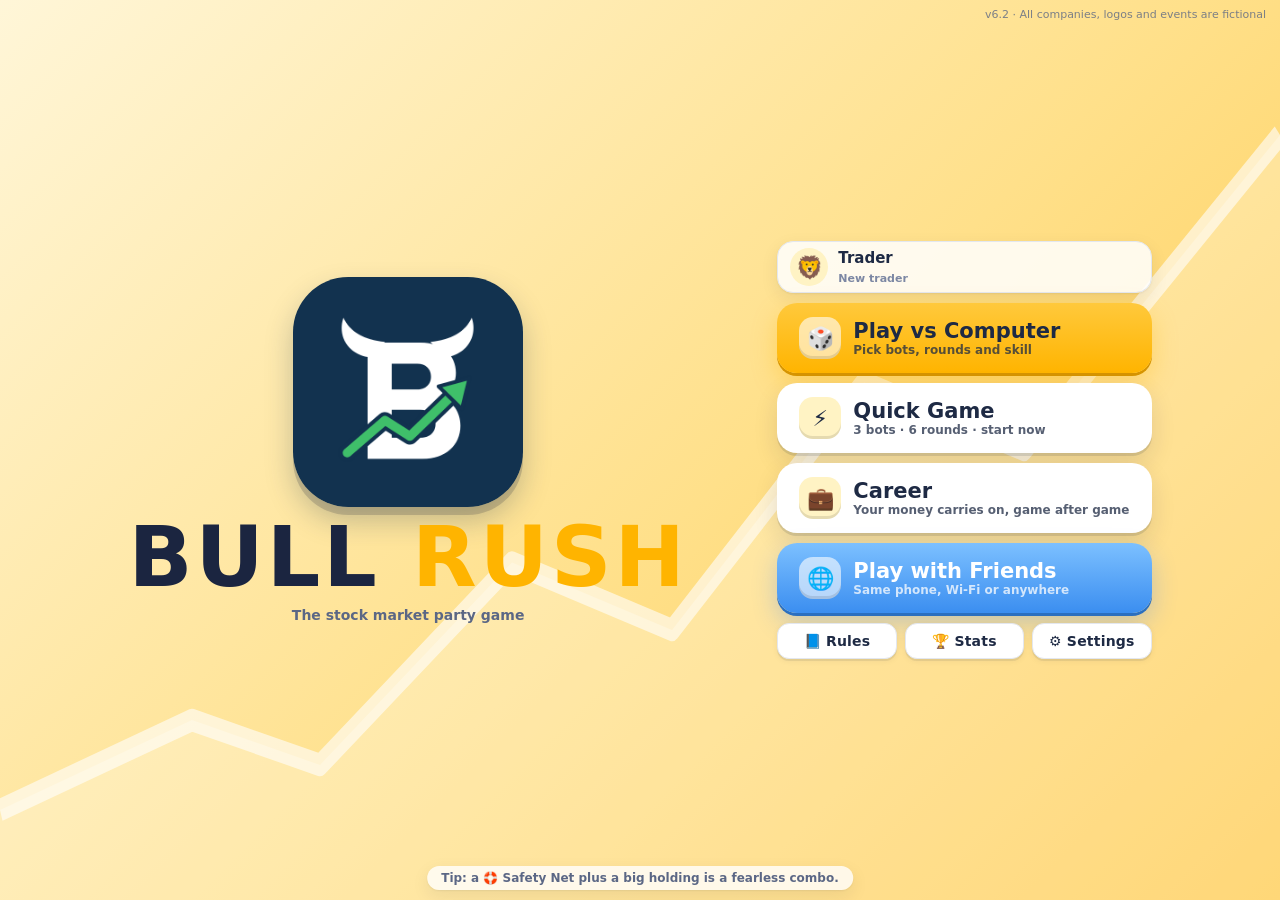
==== www/index.html @ aba08963 "v6.2: home uses the app icon on a warm gold background Co-Authored-By: Claude Opus 5.5 <noreply@anth" ====
<!doctype html>
<html lang="en">
<head>
<meta charset="utf-8">
<meta name="viewport" content="width=device-width, initial-scale=1, maximum-scale=1, user-scalable=no, viewport-fit=cover">
<meta name="theme-color" content="#4a2c12">
<title>Bull Rush</title>
<link rel="manifest" href="manifest.webmanifest">
<link rel="icon" type="image/png" href="icons/icon-192.png">
<link rel="apple-touch-icon" href="icons/apple-touch-icon.png">
<meta name="apple-mobile-web-app-capable" content="yes">
<meta name="mobile-web-app-capable" content="yes">
<meta name="apple-mobile-web-app-status-bar-style" content="black-translucent">
<meta name="apple-mobile-web-app-title" content="Bull Rush">
<link rel="stylesheet" href="css/style.css">
</head>
<body>

<!-- Studio intro -->
<div id="studio" class="studio" aria-label="Front Page studios">
  <img class="studio-logo" src="icons/frontpage-studios.png" alt="FRONT PAGE studios">
</div>

<div id="pass-cover" class="pass-cover hidden"><div class="pc-card"><div class="pc-av" id="pc-av">🙂</div><small>Pass the phone to</small><h2 id="pc-name">Player</h2><p>Others, look away. Your cards are secret.</p><button class="btn gold big" id="pc-go">👀 I'm ready, show my cards</button></div></div>
<!-- Title -->
<section id="scr-title" class="screen active">
  <div class="coin-rain" id="coin-rain"></div>
  <div class="title-wrap">
    <div class="logo">
      <img class="mascot appic" src="icons/icon-512.png" alt="Bull Rush">
      <h1>BULL <span>RUSH</span></h1>
      <p class="tag">The stock market party game</p>
    </div>
    <div class="menu-btns">
      <div class="profile-strip" id="profile-strip"></div>
      <button class="mbtn play" data-go="setup"><span class="mi">🎲</span><span><b>Play vs Computer</b><small>Pick bots, rounds and skill</small></span></button>
      <div class="mrow">
        <button class="mbtn quick" id="btn-quick"><span class="mi">⚡</span><span><b>Quick Game</b><small>3 bots · 6 rounds · start now</small></span></button>
        <button class="mbtn quick" id="btn-career"><span class="mi">💼</span><span><b>Career</b><small id="career-sub">Your money carries on, game after game</small></span></button>
      </div>
      <button class="mbtn online" data-go="online"><span class="mi">🌐</span><span><b>Play with Friends</b><small>Same phone, Wi-Fi or anywhere</small></span></button>
      <button class="mbtn cont hidden" id="btn-continue"><span class="mi">⟲</span><span><b>Continue</b><small>Your saved game</small></span></button>
      <div class="row three">
        <button class="btn" data-go="howto">📘 Rules</button>
        <button class="btn" id="btn-stats">🏆 Stats</button>
        <button class="btn" id="btn-settings">⚙️ Settings</button>
      </div>
    </div>
  </div>
  <div class="tip-line" id="tip-line"></div>
  <div class="version">v6.2 · All companies, logos and events are fictional</div>
</section>

<!-- Offline setup -->
<section id="scr-setup" class="screen">
  <div class="panel setup">
    <header><button class="icon-btn" data-go="title">‹</button><h2>New game</h2></header>
    <div class="setup-grid">
      <label>Your name<input id="in-name" maxlength="14" placeholder="Trader"></label>
      <div class="field"><span>Avatar</span><div class="chips" id="pick-avatar"></div></div>
      <div class="field"><span>Rival bots</span><div class="chips" id="pick-bots" data-opts="1,2,3,4,5" data-val="3"></div></div>
      <div class="field"><span>Bot skill</span><div class="chips" id="pick-skill" data-opts="easy,normal,hard" data-val="normal"></div></div>
      <div class="field"><span>Companies</span><div class="chips" id="pick-cos" data-opts="6,8,10,12,0" data-labels="6,8,10,12,🎲 Random" data-val="8"></div></div>
      <div class="field"><span>Rounds</span><div class="chips" id="pick-days" data-opts="6,8,10,15,20,0" data-labels="6,8,10,15,20,∞" data-val="8"></div></div>
      <div class="field"><span>Turns per round</span><div class="chips" id="pick-len" data-opts="2,3,4" data-val="3"></div></div>
    </div>
    <button class="btn gold big" id="btn-start">🔔 Ring the opening bell</button>
  </div>
</section>

<!-- Online lobby -->
<section id="scr-online" class="screen">
  <div class="panel setup">
    <header><button class="icon-btn" data-go="title">‹</button><h2>Play with friends</h2></header>
    <div class="chips mode-tabs" id="pick-mode" data-opts="pass,wifi,net" data-labels="📱 Pass &amp; Play,📶 Same Wi-Fi,🌍 Anywhere" data-val="wifi"></div>
    <div id="pass-home" class="hidden">
      <div class="field"><span>Players</span><div class="chips" id="pick-pp" data-opts="2,3,4,5,6" data-val="2"></div></div>
      <div class="pp-names" id="pp-names"></div>
      <div class="field"><span>Add bots</span><div class="chips" id="pick-pp-bots" data-opts="0,1,2,3" data-val="0"></div></div>
      <div class="field"><span>Rounds</span><div class="chips" id="pick-pp-days" data-opts="6,8,10,15" data-val="8"></div></div>
      <button class="btn gold big" id="btn-pass-start">🔔 Start on this phone</button>
      <p class="hint">No internet needed. Everyone plays on this one phone and passes it on when their turn comes, like Ludo. Your cards stay hidden until you tap "show my cards".</p>
    </div>
    <div id="online-home">
      <label>Your name<input id="in-name-on" maxlength="14" placeholder="Trader"></label>
      <div class="online-cols">
        <div class="ocard">
          <h3>Host a room</h3>
          <p>Create a room and share the 5-letter code with friends.</p>
          <button class="btn gold" id="btn-host">Create room</button>
        </div>
        <div class="ocard">
          <h3>Join a room</h3>
          <input id="in-code" maxlength="5" placeholder="CODE" class="code-in">
          <button class="btn" id="btn-join">Join</button>
        </div>
      </div>
      <p class="hint" id="mode-hint">Friends on the same Wi-Fi connect directly for the fastest game.</p>
    </div>
    <div id="online-lobby" class="hidden">
      <div class="room-code">Room code <b id="room-code">-----</b></div>
      <ul id="lobby-list" class="lobby-list"></ul>
      <div id="host-ctrl" class="hidden">
        <div class="field"><span>Companies</span><div class="chips" id="pick-cos-on" data-opts="6,8,10,12,0" data-labels="6,8,10,12,🎲 Random" data-val="8"></div></div>
        <div class="field"><span>Rounds</span><div class="chips" id="pick-days-on" data-opts="6,8,10,15,20,0" data-labels="6,8,10,15,20,∞" data-val="8"></div></div>
        <div class="field"><span>Turn timer</span><div class="chips" id="pick-len-on" data-opts="0,20,30,45" data-labels="Off,20s,30s,45s" data-val="30"></div></div>
        <div class="row"><button class="btn ghost" id="btn-addbot">+ Add bot</button><button class="btn gold" id="btn-host-start">Start game</button></div>
      </div>
      <p class="hint" id="lobby-msg">Waiting for players...</p>
    </div>
  </div>
</section>

<!-- How to play -->
<section id="scr-howto" class="screen">
  <div class="panel howto">
    <header><button class="icon-btn" data-go="title">‹</button><h2>How to play</h2></header>
    <div class="howto-body" id="howto-body"></div>
  </div>
</section>

<!-- Game -->
<section id="scr-game" class="screen">
  <div class="topbar">
    <div class="tb-logo">BULL<span>RUSH</span></div>
    <div class="tb-day"><small>ROUND</small><b id="tb-day">1/8</b></div>
    <div class="tb-turn" id="tb-turn">Your turn!</div>
    <div class="tb-money"><small>CASH</small><b id="tb-cash">₹0</b></div>
    <div class="tb-money"><small>NET WORTH</small><b id="tb-worth">₹0</b><i id="tb-worth-chg"></i></div>
    <button class="btn small" id="btn-dash">📊 <span class="lbl">Shares</span></button>
    <button class="btn small" id="btn-log">📜 <span class="lbl">Trades</span></button>
    <button class="btn small" id="btn-bank">🏦 <span class="lbl">Bank</span></button>
    <button class="btn small" id="btn-react" aria-label="Reactions">😀</button>
    <button class="icon-btn" id="btn-menu">☰</button>
  </div>
  <div class="table">
    <div class="board" id="board"></div>
    <div class="seats-col">
      <div class="seats" id="seats"></div>
      <div class="actbox" id="actbox"></div>
    </div>
  </div>
  <div class="hand" id="hand"></div>
</section>

<div id="modal" class="modal hidden"><div class="modal-card" id="modal-card"></div></div>
<div id="toast" class="toast"></div>
<div id="fx" class="fx"></div>

<script src="vendor/peerjs.min.js"></script>
<script src="js/data.js"></script>
<script src="js/engine.js"></script>
<script src="js/bots.js"></script>
<script src="js/sound.js"></script>
<script src="js/net.js"></script>
<script src="js/charts.js"></script>
<script src="js/ui.js"></script>
<script>
if ('serviceWorker' in navigator && /^https?:$/.test(location.protocol)) {
  // check for a new version on every launch and reload once when it takes over
  var hadSw = !!navigator.serviceWorker.controller, reloaded = false;
  navigator.serviceWorker.register('sw.js', { updateViaCache: 'none' }).then(function (r) { r.update(); }).catch(function () {});
  navigator.serviceWorker.addEventListener('controllerchange', function () { if (hadSw && !reloaded) { reloaded = true; location.reload(); } });
}
</script>
</body>
</html>
---- www/css/style.css ----
/* Bull Rush v4: cosy wooden tabletop, cream cards, chunky jelly buttons. */
:root {
  --wood-dk: #172036; --wood: #d5dbe6; --wood-l: #e3e7ef; --cream: #ffffff; --cream2: #f3f5f9; --edge: #e3e7ef;
  --text: #1e2a44; --muted: #7c87a3; --gold: #f5b700; --gold-l: #ffd84d; --green: #12a46e; --red: #e5304f; --blue: #5b8cff;
  --line: rgba(23, 32, 54, .16);
  --font: "Nunito", "Baloo 2", "Segoe UI", Roboto, system-ui, -apple-system, sans-serif;
}
* { box-sizing: border-box; -webkit-tap-highlight-color: transparent; }
html, body { margin: 0; height: 100%; overflow: hidden; color: var(--text); font-family: var(--font); user-select: none; -webkit-user-select: none; }
body {
  background-color: #eef1f6;
  background-image:
    radial-gradient(1000px 520px at 50% -10%, rgba(255, 255, 255, .7) 0%, transparent 70%),
    repeating-linear-gradient(90deg, rgba(60, 72, 100, .0) 0 46px, rgba(60, 72, 100, .14) 46px 48px, rgba(255, 255, 255, .05) 48px 96px, rgba(60, 72, 100, .1) 96px 98px),
    repeating-linear-gradient(0deg, rgba(255, 255, 255, .04) 0 3px, transparent 3px 9px);
}
button { font-family: inherit; color: inherit; cursor: pointer; }
input { font-family: inherit; }
.hidden { display: none !important; }
.up { color: var(--green); } .down { color: var(--red); } .flat { color: var(--muted); } .gold { color: #b07800; } .ipo { color: #8a3fd1; }
.row { display: flex; gap: 8px; }
.center { text-align: center; }

.screen { position: fixed; inset: 0; display: none; padding: env(safe-area-inset-top) env(safe-area-inset-right) env(safe-area-inset-bottom) env(safe-area-inset-left); }
.screen.active { display: flex; }

/* ---------- buttons ---------- */
.btn { border: 2px solid #d5dbe6; background: linear-gradient(180deg, #ffffff, #eef1f6); color: var(--text); border-radius: 14px; padding: 9px 14px; font-weight: 900; font-size: 14px; letter-spacing: .2px; white-space: nowrap; box-shadow: 0 3px 0 #c5cddb; transition: transform .08s, box-shadow .08s; }
.btn:active { transform: translateY(2px); box-shadow: 0 1px 0 #c5cddb; }
.btn.gold { background: linear-gradient(180deg, #ffe066, #f5a800); border-color: #ffe48a; box-shadow: 0 3px 0 #b97800; }
.btn.green { background: linear-gradient(180deg, #5ce6b0, #12a46e); color: #04291b; border-color: #8ef0c8; box-shadow: 0 3px 0 #0b7a51; }
.btn.red { background: linear-gradient(180deg, #ff8fa2, #e5304f); color: #fff; border-color: #ffb0bd; box-shadow: 0 3px 0 #a81f37; }
.btn.red.ghosty { background: #fff0f2; color: var(--red); }
.btn.ghost { background: rgba(255, 250, 240, .6); }
.btn.big { font-size: 16px; padding: 11px 18px; }
.btn.small { padding: 5px 10px; font-size: 12px; border-radius: 11px; }
.btn:disabled { opacity: .45; pointer-events: none; filter: grayscale(.4); }
.icon-btn { background: var(--cream); border: 2px solid #d5dbe6; border-radius: 12px; width: 38px; height: 36px; font-size: 18px; color: var(--text); box-shadow: 0 2px 0 #c5cddb; }
.x { margin-left: auto; width: 32px; height: 32px; flex: none; border-radius: 50%; border: 2px solid #e3e7ef; background: #fff; font-weight: 900; font-size: 14px; color: var(--muted); }

/* ---------- title / main menu ---------- */
#scr-title { align-items: center; justify-content: center; overflow: hidden;
  background: radial-gradient(circle at 50% 40%, #ffffff 0%, rgba(255, 255, 255, .4) 35%, transparent 70%); }
#scr-title::before { content: ""; position: absolute; inset: -50%; background: repeating-conic-gradient(from 0deg, rgba(255, 184, 0, .07) 0 10deg, transparent 10deg 20deg); animation: spin 60s linear infinite; pointer-events: none; }
@keyframes spin { to { transform: rotate(360deg); } }
.coin-rain { position: absolute; inset: 0; pointer-events: none; overflow: hidden; }
.coin-rain i { position: absolute; top: -40px; animation: fall linear forwards; transform: scale(var(--s)); }
.coin-rain .coin { width: 26px; height: 26px; border-radius: 50%; background: radial-gradient(circle at 35% 30%, #fff1a8, #f5b700 55%, #b97800); border: 2px solid #a86c00; color: #8a5600; font-weight: 900; font-size: 13px; display: grid; place-items: center; font-style: normal; box-shadow: 0 2px 0 rgba(23, 32, 54, .3); }
.coin-rain .bill { width: 40px; height: 20px; border-radius: 4px; background: linear-gradient(135deg, #8fe3a8, #3fb26b); border: 2px solid #23864a; box-shadow: inset 0 0 0 3px rgba(255, 255, 255, .35); }
@keyframes fall { to { top: 110%; transform: scale(var(--s)) rotate(var(--r)); } }
.title-wrap { position: relative; display: flex; gap: 7vw; align-items: center; z-index: 1; }
.logo { text-align: center; }
.mascot { width: min(34vh, 170px); height: auto; filter: drop-shadow(0 8px 0 rgba(23, 32, 54, .18)); animation: bob 2.6s ease-in-out infinite; }
@keyframes bob { 50% { transform: translateY(-8px) rotate(-2deg); } }
.logo h1 { margin: 4px 0 0; font-size: min(13vh, 64px); font-weight: 900; letter-spacing: 3px; line-height: 1; color: var(--text); text-shadow: 0 3px 0 #ffffff, 0 6px 0 rgba(23, 32, 54, .2); }
.logo h1 span { color: var(--gold); text-shadow: 0 3px 0 #a86c00, 0 6px 0 rgba(23, 32, 54, .2); }
.logo .tag { color: #5b6785; margin: 8px 0 0; font-size: 14px; font-weight: 800; }
.menu-btns { display: flex; flex-direction: column; gap: 10px; min-width: 270px; }
.mbtn { display: flex; align-items: center; gap: 12px; text-align: left; border-radius: 20px; padding: 10px 16px; border: 3px solid #ffffff; font-weight: 900; color: var(--text);
  background: linear-gradient(180deg, #ffffff, #eef1f6); box-shadow: 0 5px 0 #c5cddb, 0 10px 18px rgba(23, 32, 54, .2); transition: transform .08s, box-shadow .08s; }
.mbtn:active { transform: translateY(4px); box-shadow: 0 1px 0 #c5cddb; }
.mbtn .mi { width: 42px; height: 42px; flex: none; border-radius: 14px; display: grid; place-items: center; font-size: 22px; background: rgba(255, 255, 255, .6); box-shadow: inset 0 -3px 0 rgba(0, 0, 0, .1); }
.mbtn b { display: block; font-size: 17px; } .mbtn small { display: block; font-size: 12px; opacity: .75; font-weight: 800; }
.mbtn.play { background: linear-gradient(180deg, #ffe066, #f5a800); box-shadow: 0 5px 0 #b97800, 0 10px 18px rgba(23, 32, 54, .25); animation: pulse 2s ease-in-out infinite; }
.mbtn.online { background: linear-gradient(180deg, #8fdcff, #3fa9e8); box-shadow: 0 5px 0 #23709e, 0 10px 18px rgba(23, 32, 54, .2); color: #0b2b40; }
.mbtn.cont { background: linear-gradient(180deg, #8ef0c8, #2fbf86); box-shadow: 0 5px 0 #127a51, 0 10px 18px rgba(23, 32, 54, .2); color: #04291b; }
@keyframes pulse { 50% { transform: scale(1.03); } }
.menu-btns .row .btn { flex: 1; }
.mrow { display: contents; }
.version { position: absolute; bottom: 8px; right: 14px; color: #5b6785; font-size: 11px; opacity: .8; z-index: 1; }

/* ---------- panels / setup ---------- */
.panel { margin: auto; background: var(--cream); border: 4px solid var(--wood-l); border-radius: 22px; padding: 14px 18px; max-height: 96vh; overflow: auto; box-shadow: 0 8px 0 var(--wood), 0 18px 30px rgba(23, 32, 54, .3); }
.panel header { display: flex; align-items: center; gap: 10px; margin-bottom: 8px; }
.panel h2 { margin: 0; font-size: 20px; }
.setup { width: min(720px, 96vw); display: flex; flex-direction: column; gap: 10px; }
.setup-grid { display: grid; grid-template-columns: 1fr 1fr; gap: 8px 18px; }
label, .field { display: flex; flex-direction: column; gap: 4px; font-size: 12px; color: var(--muted); font-weight: 800; }
input { background: #ffffff; border: 2px solid var(--edge); color: var(--text); border-radius: 12px; padding: 9px 12px; font-size: 15px; outline: none; font-weight: 700; }
input:focus { border-color: var(--gold); }
.chips { display: flex; flex-wrap: wrap; gap: 6px; }
.chip { border: 2px solid var(--edge); background: #ffffff; border-radius: 999px; padding: 6px 12px; font-size: 13px; font-weight: 800; color: var(--text); }
.chip.on { background: var(--gold); border-color: #c98400; box-shadow: 0 2px 0 #b97800; }
.chip.av { font-size: 18px; padding: 3px 8px; }
.online-cols { display: grid; grid-template-columns: 1fr 1fr; gap: 12px; margin-top: 8px; }
.ocard { background: var(--cream2); border: 2px solid var(--edge); border-radius: 16px; padding: 12px; display: flex; flex-direction: column; gap: 8px; }
.ocard h3 { margin: 0; font-size: 15px; } .ocard p { margin: 0; color: var(--muted); font-size: 12px; }
.code-in { text-transform: uppercase; letter-spacing: 6px; text-align: center; font-size: 20px; font-weight: 900; }
.hint { color: #6b7591; font-size: 12px; line-height: 1.4; }
.room-code { font-size: 14px; color: var(--muted); } .room-code b { color: #c98400; font-size: 30px; letter-spacing: 6px; margin-left: 8px; }
.lobby-list { list-style: none; padding: 0; margin: 6px 0; display: grid; grid-template-columns: 1fr 1fr 1fr; gap: 6px; }
.lobby-list li { background: var(--cream2); border-radius: 12px; padding: 8px 10px; font-weight: 800; font-size: 13px; display: flex; gap: 6px; align-items: center; }
.howto { width: min(840px, 96vw); }
.howto-body { columns: 2; column-gap: 22px; font-size: 13px; line-height: 1.45; color: #33405e; }
.howto-body h4 { color: #c27400; margin: 0 0 4px; font-size: 14px; break-after: avoid; }
.howto-body p, .howto-body ul { margin: 0 0 10px; break-inside: avoid; }
.howto-body ul { padding-left: 18px; }

/* ---------- game: top bar ---------- */
#scr-game { flex-direction: column; }
.topbar { height: 48px; flex: none; display: flex; align-items: center; gap: 10px; padding: 0 10px; color: #ffffff; position: relative; z-index: 2;
  background: linear-gradient(180deg, #24304d, #172036); border-bottom: 3px solid #0f1626; box-shadow: 0 3px 10px rgba(0, 0, 0, .3); }
.tb-logo { font-weight: 900; letter-spacing: 1px; font-size: 15px; } .tb-logo span { color: var(--gold-l); }
.topbar small { display: block; font-size: 9px; color: #9fb0d4; font-weight: 900; letter-spacing: .6px; }
.topbar b { font-size: 14px; font-variant-numeric: tabular-nums; display: inline-block; }
.topbar i { font-style: normal; font-size: 11px; margin-left: 4px; font-weight: 900; }
.topbar .up { color: #7dffc4; } .topbar .down { color: #ffb0bd; }
.tb-day { text-align: center; background: rgba(0, 0, 0, .25); border-radius: 10px; padding: 2px 8px; }
.tb-turn { flex: 1; text-align: center; font-weight: 900; font-size: 14px; white-space: nowrap; overflow: hidden; text-overflow: ellipsis; }
.tb-turn.mine { color: #172036; background: linear-gradient(180deg, #ffe066, #f5a800); border-radius: 999px; padding: 5px 14px; flex: 0 1 auto; margin: 0 auto; animation: glow 1s infinite alternate; }
@keyframes glow { to { box-shadow: 0 0 16px rgba(255, 216, 77, .9); } }
.tb-money { text-align: right; min-width: 70px; }
.topbar .btn.small { box-shadow: 0 2px 0 #c5cddb; }
.bump { animation: bump .5s; }
@keyframes bump { 30% { transform: scale(1.35); color: #7dffc4; } }

/* ---------- table ---------- */
.table { flex: 1; min-height: 0; display: grid; grid-template-columns: 1fr 220px; gap: 8px; padding: 8px 8px 0; position: relative; }
.board { display: grid; grid-template-columns: repeat(var(--cols, 4), 1fr); grid-auto-rows: 1fr; gap: 7px; min-height: 0; padding: 8px; border-radius: 22px;
  background: #f7f8fb radial-gradient(rgba(120, 135, 165, .14) 1.5px, transparent 1.6px) 0 0 / 16px 16px;
  border: 6px solid var(--wood-l); box-shadow: inset 0 3px 8px rgba(23, 32, 54, .2), 0 5px 0 var(--wood), 0 10px 18px rgba(23, 32, 54, .3); }

/* deed-card company tiles */
.deed { position: relative; display: flex; flex-direction: column; min-height: 0; overflow: hidden; border-radius: 14px; background: #ffffff; border: 2px solid color-mix(in srgb, var(--c) 70%, #1e2a44 30%);
  box-shadow: 0 4px 0 color-mix(in srgb, var(--c) 45%, #1e2a44 55%), 0 6px 10px rgba(23, 32, 54, .2); transition: transform .1s; }
.deed:active { transform: translateY(3px); box-shadow: 0 1px 0 color-mix(in srgb, var(--c) 45%, #1e2a44 55%); }
.deed.mine { outline: 3px solid var(--gold); outline-offset: 1px; }
.d-band { display: flex; align-items: center; gap: 5px; padding: 4px 5px; background: linear-gradient(180deg, color-mix(in srgb, var(--c) 85%, white 15%), var(--c)); border-bottom: 2px solid color-mix(in srgb, var(--c) 60%, #1e2a44 40%); }
.d-band .logo-svg { flex: none; filter: drop-shadow(0 1px 0 rgba(0, 0, 0, .25)); }
.d-id { min-width: 0; line-height: 1.05; }
.d-id b { font-size: 12px; font-weight: 900; color: #141b2d; letter-spacing: .4px; }
.d-id small { display: block; font-size: 9px; font-weight: 800; color: rgba(20, 27, 45, .75); white-space: nowrap; overflow: hidden; text-overflow: ellipsis; }
.d-own { margin-left: auto; flex: none; font-size: 11px; background: #ffffff; border-radius: 999px; padding: 0 4px; box-shadow: 0 1px 0 rgba(23, 32, 54, .3); }
.d-body { flex: 1; min-height: 0; display: flex; flex-direction: column; padding: 3px 6px 4px; gap: 1px; }
.d-row { display: flex; align-items: center; justify-content: space-between; gap: 4px; }
.d-px { font-size: 21px; font-weight: 900; font-variant-numeric: tabular-nums; line-height: 1.05; }
.d-chg { font-size: 11px; font-weight: 900; border-radius: 8px; padding: 1px 5px; }
.d-chg.up { background: #dcf7ea; } .d-chg.down { background: #ffe1e6; } .d-chg.ipo { background: #efe0ff; }
.spark { width: 100%; height: 18px; flex: 1 1 18px; min-height: 8px; max-height: 26px; }
.d-ipo { font-size: 10px; font-weight: 900; color: #8a3fd1; flex: 1; }
.d-hold { display: flex; gap: 3px; flex-wrap: nowrap; overflow: hidden; min-height: 17px; }
.hc { font-size: 10px; font-weight: 900; border-radius: 999px; padding: 1px 5px 1px 2px; background: color-mix(in srgb, var(--pc, #ccc) 30%, white 70%); border: 1.5px solid color-mix(in srgb, var(--pc, #ccc) 70%, #1e2a44 30%); white-space: nowrap; }
.hc.me { background: #ffe17a; border-color: #c98400; }
.hc.more { padding: 1px 5px; background: var(--cream2); border-color: var(--edge); }
.hc.none { background: none; border: none; color: var(--muted); padding: 1px 0; }
.d-plays { position: absolute; right: 4px; top: 34px; font-size: 14px; animation: wiggle 1s infinite; }
@keyframes wiggle { 50% { transform: rotate(-12deg) scale(1.15); } }
.deed.ipo { border-style: dashed; background: #fbf4ff; }
.deed.ipo .d-band { background: repeating-linear-gradient(45deg, var(--c) 0 10px, color-mix(in srgb, var(--c) 75%, white 25%) 10px 20px); }
.deed.dead { filter: grayscale(1) brightness(.85); }
.d-stamp { position: absolute; inset: 0; display: grid; place-items: center; font-weight: 900; font-size: 14px; color: #c4002a; transform: rotate(-14deg); letter-spacing: 1px; text-shadow: 0 0 6px #fff; }
.deed.ping { animation: ping .9s; }
@keyframes ping { 30% { transform: scale(1.06); box-shadow: 0 0 0 4px var(--gold), 0 0 22px rgba(245, 183, 0, .8); } }

/* seats */
.seats-col { display: flex; flex-direction: column; gap: 6px; min-height: 0; }
.seats { flex: 1; min-height: 0; overflow-y: auto; display: flex; flex-direction: column; gap: 5px; padding: 2px 2px 4px; }
.seat { display: grid; grid-template-columns: 32px 1fr auto; gap: 6px; align-items: center; background: var(--cream); border: 2px solid var(--edge); border-radius: 14px; padding: 4px 7px; box-shadow: 0 3px 0 #d5dbe6; cursor: pointer; position: relative; flex: none; }
.seat:active { transform: translateY(2px); box-shadow: 0 1px 0 #d5dbe6; }
.seat.me { background: #fffbe8; }
.seat.turn { border-color: var(--gold); background: #fff1bf; box-shadow: 0 3px 0 #c98400, 0 0 14px rgba(245, 183, 0, .55); animation: seatglow 1.2s infinite alternate; }
@keyframes seatglow { to { box-shadow: 0 3px 0 #c98400, 0 0 4px rgba(245, 183, 0, .3); } }
.av { width: 32px; height: 32px; border-radius: 50%; display: grid; place-items: center; font-size: 18px; background: var(--pc); box-shadow: inset 0 -3px 0 rgba(0, 0, 0, .2), 0 0 0 2px #fff; position: relative; }
.av .rk { position: absolute; right: -5px; bottom: -4px; font-style: normal; font-size: 9px; font-weight: 900; background: var(--wood-dk); color: #ffe17a; border-radius: 999px; min-width: 15px; height: 15px; display: grid; place-items: center; border: 1.5px solid #fff; }
.av.big { width: 52px; height: 52px; font-size: 30px; flex: none; }
.sn { min-width: 0; }
.seat b { font-size: 12px; display: block; white-space: nowrap; overflow: hidden; text-overflow: ellipsis; }
.la { display: block; font-size: 10px; font-weight: 800; white-space: nowrap; overflow: hidden; text-overflow: ellipsis; }
.la.think { color: #b07800; }
.seat .w { font-size: 11px; font-weight: 900; text-align: right; white-space: nowrap; }
.seat .w small { display: block; font-size: 9px; color: var(--red); }
.dots::after { content: "..."; animation: dots 1s steps(4) infinite; display: inline-block; width: 12px; overflow: hidden; vertical-align: bottom; }
@keyframes dots { from { width: 0; } }
.actbox { flex: none; background: var(--cream); border: 2px solid var(--edge); border-radius: 14px; padding: 7px; display: flex; flex-direction: column; gap: 6px; font-size: 11px; color: #33405e; box-shadow: 0 3px 0 #d5dbe6; }
.act-tip { line-height: 1.4; }
.act-btns { display: flex; gap: 6px; }
.act-btns:empty { display: none; }
.act-btns .btn { flex: 1; }

/* hand */
.hand { flex: none; height: 96px; display: flex; justify-content: center; align-items: flex-end; padding: 0 10px 6px; gap: 14px; position: relative; background: linear-gradient(180deg, transparent, rgba(60, 72, 100, .25)); }
.hand-grp { display: flex; align-items: flex-end; padding-left: 4px; flex: none; }
.card { width: 62px; height: 84px; flex: none; border-radius: 11px; background: #ffffff; color: #141b2d; margin: 0 -3px; display: flex; flex-direction: column; overflow: hidden; border: 2px solid #fff; transition: transform .15s; position: relative;
  box-shadow: 0 4px 0 #d5dbe6, 0 8px 12px rgba(23, 32, 54, .3); }
.card:nth-child(odd) { transform: rotate(-2deg); } .card:nth-child(even) { transform: rotate(2deg) translateY(2px); }
.card:active { transform: translateY(-12px) !important; }
.card .band { background: var(--c); color: #141b2d; font-weight: 900; font-size: 10px; padding: 2px 3px; display: flex; align-items: center; gap: 2px; }
.card .val { flex: 1; display: grid; place-items: center; font-size: 23px; font-weight: 900; }
.card .val.up { color: #0b9a68; } .card .val.down { color: var(--red); }
.card .arrow { position: absolute; bottom: 3px; left: 0; right: 0; text-align: center; font-size: 9px; font-weight: 900; color: #7c87a3; }
.card.sp { background: linear-gradient(160deg, #fff1a8, #f5b700 70%, #e09a00); border-color: #ffffff; }
.card.sp::after { content: ""; position: absolute; top: -10%; bottom: -10%; left: 0; width: 45%; background: linear-gradient(100deg, transparent, rgba(255, 255, 255, .65), transparent); transform: translate3d(-120%, 0, 0) skewX(-15deg); animation: sheen 4s ease-in-out infinite; will-change: transform; pointer-events: none; }
.card.sp:nth-child(2n)::after { animation-delay: 1.3s; } .card.sp:nth-child(3n)::after { animation-delay: 2.6s; }
@keyframes sheen { 0%, 60% { transform: translate3d(-120%, 0, 0) skewX(-15deg); } 100% { transform: translate3d(320%, 0, 0) skewX(-15deg); } }
.card.sp .ic { font-size: 28px; text-align: center; margin-top: 10px; }
.card.sp .nm { font-size: 9px; font-weight: 900; text-align: center; padding: 2px; line-height: 1.1; color: #5a3600; }
.card.mini { transform: none !important; margin: 0; }
.hand.dealt .card { animation: dealin .4s backwards; }
.hand.dealt .card:nth-child(2) { animation-delay: .05s; } .hand.dealt .card:nth-child(3) { animation-delay: .1s; } .hand.dealt .card:nth-child(4) { animation-delay: .15s; }
.hand.dealt .card:nth-child(5) { animation-delay: .2s; } .hand.dealt .card:nth-child(6) { animation-delay: .25s; } .hand.dealt .card:nth-child(7) { animation-delay: .3s; }
@keyframes dealin { from { transform: translateY(70px) rotate(10deg); opacity: 0; } }
.hand-empty { color: #5b6785; font-size: 12px; align-self: center; font-weight: 800; }

/* ---------- modals ---------- */
.modal { position: fixed; inset: 0; z-index: 50; display: flex; align-items: center; justify-content: center; background: rgba(15, 22, 40, .55); padding: 8px; }
.modal-card { background: var(--cream); color: var(--text); border: 5px solid var(--wood-l); border-radius: 22px; padding: 12px 14px; width: min(780px, 96vw); max-height: 94vh; overflow: auto; animation: pop .25s cubic-bezier(.3, 1.5, .6, 1); box-shadow: 0 8px 0 var(--wood), 0 20px 40px rgba(0, 0, 0, .35); }
.modal-card.narrow { width: min(520px, 96vw); }
.modal-card { display: flex; flex-direction: column; }
.modal-card > * { flex: none; }
.modal-card > .rev-list, .modal-card > .log-list, .modal-card > .dash-wrap { flex: 1 1 auto; min-height: 40px; overflow: auto; max-height: none; }
@keyframes pop { from { transform: scale(.85); opacity: 0; } }
.modal-card h2 { margin: 0 0 8px; font-size: 18px; display: flex; align-items: center; gap: 8px; }
.modal-card h2 small { color: var(--muted); font-size: 12px; font-weight: 800; margin-left: auto; }
.modal-card h2 small + .x { margin-left: 4px; }
.m-grid { display: grid; grid-template-columns: 1fr 1fr; gap: 10px; }
.m-box { background: var(--cream2); border: 2px solid #e3e7ef; border-radius: 14px; padding: 8px 10px; font-size: 13px; display: flex; flex-direction: column; gap: 5px; }
.m-box h3 { margin: 0; font-size: 11px; color: var(--muted); letter-spacing: .6px; }
.m-box .row .btn { flex: 1; }
.macro-big { font-size: 17px; font-weight: 900; line-height: 1.3; }
.m-foot { display: flex; justify-content: flex-end; gap: 8px; margin-top: 10px; align-items: center; flex-wrap: wrap; }
.m-foot .hint { margin-right: auto; }
.kv { display: flex; justify-content: space-between; align-items: center; gap: 8px; } .kv b { font-variant-numeric: tabular-nums; }
.kv.small { font-size: 13px; }
.sec-h { font-size: 10px; font-weight: 900; color: var(--muted); letter-spacing: .6px; margin: 4px 0 3px; }
.newsi { font-size: 12px; padding: 5px 8px; border-left: 4px solid var(--gold); background: var(--cream2); border-radius: 6px; margin-bottom: 3px; }

.deed-head, .ph, .gold-head { display: flex; align-items: center; gap: 10px; margin: -12px -14px 10px; padding: 10px 14px; border-bottom: 3px solid rgba(23, 32, 54, .15); border-radius: 16px 16px 0 0; }
.deed-head { background: linear-gradient(180deg, color-mix(in srgb, var(--c) 80%, white 20%), var(--c)); }
.deed-head .logo-svg { flex: none; }
.deed-head h2, .ph h2, .gold-head h2 { margin: 0; color: #141b2d; }
.deed-head small, .ph small { font-size: 12px; font-weight: 800; color: rgba(20, 27, 45, .75); }
.deed-head .x, .ph .x, .gold-head .x { background: rgba(255, 255, 255, .8); }
.trade-grid { display: grid; grid-template-columns: 1.2fr 1fr; gap: 12px; }
.tg-left, .tg-right { display: flex; flex-direction: column; gap: 6px; min-width: 0; }
.big-price { font-size: 32px; font-weight: 900; }
.chart-box { background: #ffffff; border: 2px solid var(--edge); border-radius: 12px; padding: 4px; }
.chart-box .spark { height: 46px; max-height: none; display: block; }
.chart-box.slim .spark { height: 36px; }
.spark-empty { height: 46px; display: grid; place-items: center; font-size: 11px; font-weight: 800; color: var(--muted); }
.hrow { display: flex; align-items: center; gap: 6px; padding: 4px 8px; border-radius: 10px; background: var(--cream2); font-size: 12px; font-weight: 800; }
.hrow.me { background: #ffe9a3; }
.hrow b { margin-left: auto; }
.tchip { font-size: 10px; font-weight: 900; border-radius: 999px; padding: 1px 6px; white-space: nowrap; }
.tchip.owner { background: #ffe17a; color: #7a4f00; } .tchip.co { background: #e6dcff; color: #5a2fa0; }
.stepper { display: flex; align-items: center; justify-content: center; gap: 8px; margin-top: 10px; }
.stepper button:not(.btn) { width: 42px; height: 42px; border-radius: 12px; border: 2px solid var(--edge); background: var(--cream2); font-size: 22px; font-weight: 900; box-shadow: 0 3px 0 #d5dbe6; }
.stepper b { min-width: 150px; text-align: center; font-size: 18px; }
.stepper b small { display: block; font-size: 12px; color: var(--muted); }
.cpick { display: grid; grid-template-columns: repeat(auto-fill, minmax(84px, 1fr)); gap: 6px; }
.cpick button { display: flex; flex-direction: column; align-items: center; gap: 2px; padding: 6px; border-radius: 12px; border: 2px solid color-mix(in srgb, var(--c) 70%, #1e2a44 30%); background: color-mix(in srgb, var(--c) 25%, white 75%); font-weight: 900; box-shadow: 0 3px 0 color-mix(in srgb, var(--c) 50%, #1e2a44 50%); }
.cpick small { font-size: 11px; color: var(--muted); }
.gold-head { background: linear-gradient(180deg, #fff1a8, #f5b700); }
.gold-ic { font-size: 34px; animation: wiggle 1.2s infinite; }
.sp-desc { font-size: 15px; font-weight: 800; }

/* dashboard */
.dash-wrap { overflow: auto; max-height: 62vh; }
.dash { border-collapse: separate; border-spacing: 3px; font-size: 12px; width: 100%; text-align: center; }
.dash th { font-size: 10px; color: #5b6785; font-weight: 900; }
.dash .dh { background: none; border: none; padding: 0; font-size: 10px; font-weight: 900; color: #5b6785; }
.dash th small { color: var(--muted); }
.dash td { background: var(--cream2); border-radius: 8px; padding: 5px 4px; font-weight: 900; color: #b4bccc; white-space: nowrap; }
.dash td.has { background: #ffe9a3; color: var(--text); }
.dash td.boss { background: #ffd84d; }
.dash td.money { background: transparent; color: var(--text); font-size: 11px; }
.dash th.pn { text-align: left; white-space: nowrap; }
.dash th.pn button { background: none; border: none; padding: 0; font-size: 12px; font-weight: 900; color: var(--text); text-decoration: underline dotted; }
.dash tr.me th.pn button { color: #c27400; }
.dash tr.left td { background: transparent; color: var(--muted); font-size: 10px; }

/* player sheet */
.ph { background: linear-gradient(180deg, color-mix(in srgb, var(--pc) 45%, white 55%), color-mix(in srgb, var(--pc) 70%, white 30%)); }
.stat-grid { display: grid; grid-template-columns: repeat(3, 1fr); gap: 6px; margin-bottom: 8px; }
.stat-grid div { background: var(--cream2); border-radius: 12px; padding: 6px 8px; }
.stat-grid small { display: block; font-size: 10px; font-weight: 900; color: var(--muted); }
.stat-grid b { font-size: 14px; }
.p-cols { display: grid; grid-template-columns: 1fr 1fr; gap: 10px; margin-top: 6px; }
.prow { display: flex; align-items: center; gap: 6px; padding: 4px 6px; border-radius: 10px; background: var(--cream2); margin-bottom: 4px; font-size: 12px; cursor: pointer; }
.prow span { flex: 1; min-width: 0; } .prow small { display: block; color: var(--muted); font-weight: 700; }

/* trade list */
.tabs { margin-bottom: 6px; }
.tabs .chip { padding: 4px 9px; font-size: 12px; }
.log-list { max-height: 60vh; overflow: auto; }
.lhead { font-size: 10px; font-weight: 900; color: var(--muted); letter-spacing: .6px; margin: 8px 0 3px; text-transform: uppercase; }
.lrow { display: grid; grid-template-columns: 26px 1fr auto; gap: 6px; align-items: center; padding: 4px 6px; border-radius: 10px; font-size: 12px; font-weight: 700; }
.lrow:nth-child(even) { background: var(--cream2); }
.lrow i { font-style: normal; font-size: 12px; font-weight: 900; color: var(--muted); text-align: center; }
.lrow small { color: var(--muted); font-weight: 800; font-size: 11px; text-align: right; }
.spy-hand { display: flex; flex-wrap: wrap; gap: 8px; justify-content: center; margin: 6px 0; }

/* bank */
.amt { justify-content: center; margin-bottom: 8px; }
.bank-grid { display: grid; grid-template-columns: 1fr 1fr; gap: 10px; }
.meter { height: 8px; background: #e3e7ef; border-radius: 999px; overflow: hidden; }
.meter i { display: block; height: 100%; background: var(--green); border-radius: 999px; transition: width .3s; }
.meter i.hot { background: var(--red); }
.meter.gold i { background: linear-gradient(90deg, #ffd84d, #f5a800); }
.avg-box { display: grid; grid-template-columns: repeat(3, 1fr); gap: 5px; }
.avg-box div { background: #fff3c9; border: 2px solid #f0d58a; border-radius: 10px; padding: 3px 6px; }
.avg-box small { display: block; font-size: 9px; font-weight: 900; color: var(--muted); }
.avg-box b { font-size: 13px; }
.menu-list { display: flex; flex-direction: column; gap: 8px; }

/* reveal */
.rev-list { display: flex; flex-direction: column; }
.rev-row { display: grid; grid-template-columns: 28px 70px 1fr 54px 112px; align-items: center; gap: 6px; padding: 5px 6px; border-bottom: 2px dashed #e3e7ef; font-size: 12px; opacity: .15; transform: rotateX(80deg); transform-origin: top; transition: opacity .3s, transform .35s cubic-bezier(.3, 1.4, .6, 1), background .3s; border-radius: 10px; }
.rev-row.in { opacity: 1; transform: none; }
.rev-row.good { background: #dcf7ea; } .rev-row.bad { background: #ffe1e6; }
.own-dot { color: var(--gold); }
.rev-cards { display: flex; flex-wrap: wrap; gap: 3px; }
.rev-cards span { font-size: 10px; font-weight: 900; border-radius: 6px; padding: 1px 4px; background: var(--cream2); }
.rev-cards span.blk { text-decoration: line-through; opacity: .5; }
.rev-cards span.mod { background: #ffe9a3; color: #a86c00; }
.rev-tot { font-weight: 900; font-size: 16px; text-align: center; }
.rev-px { text-align: right; font-weight: 900; font-variant-numeric: tabular-nums; }
.rev-note { grid-column: 2 / -1; font-size: 11px; font-weight: 900; color: #c27400; }
.rev-ev { margin-top: 8px; }

/* final */
.podium { display: flex; gap: 10px; align-items: flex-end; justify-content: center; margin: 6px 0 10px; }
.pod { text-align: center; border-radius: 14px 14px 0 0; padding: 8px 10px; width: 120px; background: linear-gradient(180deg, #f3f5f9, #e6eaf1); border: 2px solid var(--edge); }
.pod b { font-size: 13px; overflow-wrap: anywhere; }
.pod .av { font-size: 30px; background: none; box-shadow: none; margin: 0 auto; } .pod b { display: block; } .pod small { color: #5b6785; }
.pod .pn { font-weight: 900; font-size: 18px; }
.pod.p1 { height: 150px; background: linear-gradient(180deg, #ffe17a, #f5b700); border-color: #c98400; animation: pulse 1.6s infinite; }
.pod.p2 { height: 122px; } .pod.p3 { height: 104px; }

/* ---------- effects layer ---------- */
.fx { position: fixed; inset: 0; pointer-events: none; z-index: 80; overflow: hidden; }
.fly { position: fixed; display: block; }
.fly.note { width: 34px; height: 18px; border-radius: 4px; background: linear-gradient(135deg, #a5efbc, #3fb26b); border: 2px solid #23864a; box-shadow: inset 0 0 0 3px rgba(255, 255, 255, .35), 0 2px 4px rgba(0, 0, 0, .25); }
.fly.coin { width: 20px; height: 20px; border-radius: 50%; background: radial-gradient(circle at 35% 30%, #fff1a8, #f5b700 55%, #b97800); border: 2px solid #a86c00; }
.float { position: fixed; transform: translate(-50%, 0); font-weight: 900; font-size: 16px; animation: floatup 1.4s ease-out forwards; text-shadow: 0 2px 0 #fff, 0 0 6px #fff; white-space: nowrap; }
@keyframes floatup { to { transform: translate(-50%, -46px); opacity: 0; } }
.banner { position: fixed; left: 50%; top: 42%; transform: translate(-50%, -50%); padding: 12px 26px; border-radius: 22px; font-size: 26px; font-weight: 900; text-align: center; color: var(--text);
  background: linear-gradient(180deg, #ffffff, #eef1f6); border: 4px solid #ffffff; box-shadow: 0 6px 0 #c5cddb, 0 16px 30px rgba(23, 32, 54, .35); animation: bannerin 1.7s cubic-bezier(.3, 1.4, .6, 1) forwards; white-space: nowrap; }
.banner.mine, .banner.gold { background: linear-gradient(180deg, #ffe066, #f5a800); box-shadow: 0 6px 0 #b97800, 0 16px 30px rgba(23, 32, 54, .35); }
.banner.round { font-size: 44px; line-height: 1; padding: 10px 30px; }
.banner small { display: block; font-size: 13px; letter-spacing: 1px; color: #5b6785; }
@keyframes bannerin { 0% { transform: translate(-50%, -50%) scale(.3); opacity: 0; } 15% { transform: translate(-50%, -50%) scale(1.08); opacity: 1; } 25% { transform: translate(-50%, -50%) scale(1); } 80% { opacity: 1; } 100% { transform: translate(-50%, -80%) scale(.9); opacity: 0; } }
.bubble { position: fixed; max-width: 200px; background: #fff; border: 2px solid var(--edge); border-radius: 14px; padding: 5px 9px; font-size: 12px; font-weight: 900; box-shadow: 0 3px 0 #d5dbe6; animation: bub 2.6s forwards; white-space: nowrap; overflow: hidden; text-overflow: ellipsis; }
.bubble small { color: var(--muted); }
.bubble.left { transform: translate(0, -50%); }
.bubble.up { border-color: #8ef0c8; } .bubble.down { border-color: #ffb0bd; } .bubble.gold { border-color: var(--gold); background: #fff8d6; }
@keyframes bub { 0% { opacity: 0; } 10% { opacity: 1; } 85% { opacity: 1; } 100% { opacity: 0; } }
.confetti { position: fixed; top: -12px; width: 9px; height: 14px; border-radius: 2px; animation: conf linear forwards; }
@keyframes conf { to { transform: translateY(110vh) rotate(var(--r)); } }
.toast { position: fixed; left: 50%; top: 58px; transform: translateX(-50%) translateY(-20px); background: var(--cream); color: var(--text); border: 2px solid #d5dbe6; box-shadow: 0 4px 0 #c5cddb; padding: 8px 14px; border-radius: 12px; font-size: 13px; font-weight: 900; opacity: 0; transition: .25s; z-index: 90; pointer-events: none; }
.toast.show { opacity: 1; transform: translateX(-50%); }
.toast.err { color: #c4002a; border-color: #ff9fb0; }
.toast.ok { border-color: var(--green); }

/* ---------- small landscape phones ---------- */
@media (max-height: 420px) and (orientation: landscape) {
  .topbar { height: 42px; gap: 7px; } .topbar b { font-size: 12px; } .tb-logo { display: none; } .topbar .lbl { display: none; }
  .table { grid-template-columns: 1fr 190px; gap: 6px; padding: 6px 6px 0; }
  .board { padding: 5px; gap: 5px; border-width: 4px; }
  .d-px { font-size: 17px; } .d-band { padding: 2px 4px; } .d-band .logo-svg { width: 22px; height: 22px; }
  .d-id small { display: none; } .d-plays { top: 26px; }
  .hand { height: 84px; } .card { height: 74px; width: 54px; } .card .val { font-size: 19px; } .card.sp .ic { font-size: 22px; margin-top: 6px; }
  .seat { padding: 2px 6px; } .av { width: 28px; height: 28px; font-size: 15px; }
  .deed-head, .ph, .gold-head { padding: 6px 12px; margin-bottom: 6px; } .deed-head h2, .ph h2 { font-size: 16px; } .deed-head .logo-svg { width: 32px; height: 32px; }
  .big-price { font-size: 24px; } .chart-box .spark, .spark-empty { height: 30px; } .stepper { margin-top: 4px; } .stepper button:not(.btn) { width: 36px; height: 36px; }
  .trade-grid { gap: 8px; } .stat-grid { margin-bottom: 4px; } .stat-grid div { padding: 3px 8px; } .av.big { width: 40px; height: 40px; font-size: 22px; }
  .rev-row { padding: 2px 6px; } .rev-tot { font-size: 14px; } .modal-card h2 { margin-bottom: 4px; } .m-foot { margin-top: 6px; }
  .mascot { width: 110px; } .logo h1 { font-size: 46px; } .mbtn { padding: 6px 14px; } .mbtn .mi { width: 34px; height: 34px; } .menu-btns { gap: 8px; }
  .mrow { display: flex; gap: 8px; } .mrow .mbtn { flex: 1; min-width: 0; gap: 8px; padding: 6px 10px; } .mrow .mbtn b { white-space: nowrap; font-size: 15px; } .mrow .mbtn .mi { width: 28px; height: 28px; font-size: 17px; border-radius: 10px; }
}
@media (max-width: 760px) and (orientation: landscape) { .table { grid-template-columns: 1fr 180px; } }

/* ---------- portrait phones ---------- */
@media (orientation: portrait) {
  .title-wrap { flex-direction: column; gap: 22px; }
  .menu-btns { min-width: min(320px, 86vw); }
  .setup-grid, .online-cols, .m-grid, .trade-grid, .bank-grid, .p-cols { grid-template-columns: 1fr; }
  .howto-body { columns: 1; }
  .lobby-list { grid-template-columns: 1fr 1fr; }
  .topbar { flex-wrap: wrap; height: auto; padding: 6px 8px; row-gap: 5px; gap: 6px; }
  .tb-logo, .topbar .lbl { display: none; }
  .tb-turn { order: 10; flex-basis: 100%; }
  .tb-turn.mine { flex-basis: auto; }
  .table { grid-template-columns: 1fr; grid-template-rows: auto 1fr auto; padding: 6px 6px 0; gap: 6px; }
  .seats-col { display: contents; }
  .seats { order: -1; flex-direction: row; overflow-x: auto; overflow-y: hidden; flex: none; }
  .seat { min-width: 150px; }
  .board { grid-template-columns: repeat(3, 1fr); padding: 6px; gap: 6px; border-width: 4px; overflow-y: auto; grid-auto-rows: minmax(96px, 1fr); }
  .board[data-n="8"] { grid-template-columns: repeat(2, 1fr); grid-auto-rows: minmax(84px, 1fr); }
  .actbox { flex-direction: row; align-items: center; }
  .act-btns { flex: none; }
  .act-tip { flex: 1; }
  .hand { height: 98px; overflow-x: auto; justify-content: flex-start; padding-left: 14px; gap: 10px; }
  .rev-row { grid-template-columns: 26px 54px 1fr 42px; }
  .rev-px { grid-column: 2 / -1; text-align: left; }
  .modal-card { padding: 12px; }
  .stat-grid { grid-template-columns: repeat(2, 1fr); }
}

/* ---------- tablets (iPad and big Android) ---------- */
@media (min-width: 900px) and (min-height: 700px), (min-width: 700px) and (min-height: 1000px) {
  .topbar { height: 62px; gap: 14px; padding: 0 16px; } .topbar b { font-size: 18px; } .topbar small { font-size: 11px; } .tb-logo { font-size: 20px; } .tb-turn { font-size: 18px; }
  .topbar .btn.small { font-size: 15px; padding: 8px 14px; } .icon-btn { width: 46px; height: 44px; font-size: 22px; }
  .table { grid-template-columns: 1fr 290px; gap: 12px; padding: 12px 12px 0; }
  .board { gap: 12px; padding: 12px; }
  .d-band { padding: 8px; gap: 8px; } .d-band .logo-svg { width: 42px; height: 42px; }
  .d-id b { font-size: 18px; } .d-id small { font-size: 12px; } .d-own { font-size: 16px; padding: 1px 6px; }
  .d-body { padding: 8px 10px; gap: 6px; } .d-px { font-size: 36px; } .d-chg { font-size: 16px; padding: 2px 8px; }
  .spark { height: 50px; max-height: 70px; } .d-ipo { font-size: 15px; } .d-plays { font-size: 22px; top: 62px; }
  .d-hold { min-height: 24px; gap: 5px; } .hc { font-size: 14px; padding: 2px 8px 2px 3px; }
  .seat { grid-template-columns: 46px 1fr auto; padding: 7px 10px; } .av { width: 46px; height: 46px; font-size: 26px; } .av .rk { font-size: 11px; min-width: 19px; height: 19px; }
  .seat b { font-size: 16px; } .la { font-size: 13px; } .seat .w { font-size: 15px; }
  .actbox { font-size: 14px; padding: 10px; } .actbox .btn { font-size: 17px; padding: 12px; }
  .hand { height: 140px; gap: 20px; } .card { width: 88px; height: 120px; border-radius: 14px; } .card .band { font-size: 13px; padding: 4px; }
  .card .val { font-size: 34px; } .card .arrow { font-size: 12px; } .card.sp .ic { font-size: 40px; margin-top: 16px; } .card.sp .nm { font-size: 12px; }
  .modal-card { font-size: 15px; } .modal-card.narrow { width: min(620px, 96vw); } .modal-card h2 { font-size: 22px; }
  .bubble { font-size: 15px; max-width: 260px; } .banner { font-size: 34px; } .banner.round { font-size: 60px; }
  .mascot { width: 230px; } .logo h1 { font-size: 84px; } .mbtn { padding: 14px 22px; } .mbtn b { font-size: 21px; } .menu-btns { min-width: 360px; }
}
@media (min-width: 700px) and (orientation: portrait) {
  .board, .board[data-n="8"] { grid-template-columns: repeat(3, 1fr); grid-auto-rows: 1fr; }
  .seat { min-width: 210px; }
}

/* ---------- v5 clean theme: flat cards, soft shadows, fewer borders ---------- */
:root { --gold: #ffb400; --green: #10b981; --red: #ef4444; --shadow: 0 1px 2px rgba(23, 32, 54, .06), 0 6px 18px rgba(23, 32, 54, .08); }
body { background: #eef1f6 radial-gradient(rgba(120, 135, 165, .18) 1px, transparent 1.2px) 0 0 / 22px 22px; }
.btn { border: 1px solid #e3e7ef; border-radius: 12px; font-weight: 800; box-shadow: 0 2px 0 rgba(23, 32, 54, .08), 0 2px 6px rgba(23, 32, 54, .06); background: #fff; }
.btn:active { box-shadow: none; }
.btn.gold { background: linear-gradient(180deg, #ffc93c, #ffb400); border-color: #f5a800; box-shadow: 0 2px 0 #d69400, 0 4px 10px rgba(255, 180, 0, .3); color: #1e2a44; }
.btn.green { background: linear-gradient(180deg, #34d399, #10b981); border-color: #0ea371; box-shadow: 0 2px 0 #0b8a60, 0 4px 10px rgba(16, 185, 129, .25); color: #fff; }
.btn.red { background: linear-gradient(180deg, #f87171, #ef4444); border-color: #e03131; box-shadow: 0 2px 0 #c22a2a, 0 4px 10px rgba(239, 68, 68, .25); }
.btn.red.ghosty { background: #fff; color: var(--red); border-color: #fecaca; box-shadow: none; }
.icon-btn, .x { border: 1px solid #e3e7ef; box-shadow: 0 1px 2px rgba(23, 32, 54, .08); }
.topbar { background: #1b2540; border-bottom: 0; box-shadow: 0 2px 10px rgba(15, 22, 40, .25); }
.topbar .btn.small { background: rgba(255, 255, 255, .1); color: #fff; border-color: rgba(255, 255, 255, .14); box-shadow: none; }
.topbar .icon-btn { background: rgba(255, 255, 255, .1); color: #fff; border-color: rgba(255, 255, 255, .14); box-shadow: none; }
.tb-day { background: rgba(255, 255, 255, .08); }
.tb-turn.mine { background: #ffb400; color: #1e2a44; }
.panel, .modal-card { border: 0; box-shadow: 0 24px 60px rgba(15, 22, 40, .28); }
.board { border: 0; background: rgba(255, 255, 255, .55); box-shadow: inset 0 0 0 1px rgba(120, 135, 165, .18); backdrop-filter: blur(4px); }
.deed { border: 1px solid #e3e7ef; box-shadow: var(--shadow); }
.deed:active { box-shadow: 0 1px 2px rgba(23, 32, 54, .1); }
.d-band { background: color-mix(in srgb, var(--c) 22%, white 78%); border-bottom: 0; box-shadow: inset 4px 0 0 var(--c); }
.deed.mine { outline: 2px solid var(--gold); }
.deed.ipo .d-band { background: repeating-linear-gradient(45deg, color-mix(in srgb, var(--c) 22%, white) 0 10px, color-mix(in srgb, var(--c) 10%, white) 10px 20px); }
.seat, .actbox { border: 1px solid #e3e7ef; box-shadow: var(--shadow); }
.seat.turn { border-color: var(--gold); background: #fffbeb; box-shadow: 0 0 0 2px rgba(255, 180, 0, .35), var(--shadow); animation: none; }
.av { box-shadow: 0 0 0 2px #fff, 0 1px 3px rgba(23, 32, 54, .2); }
.hand { background: none; }
.card { border: 1px solid #e3e7ef; box-shadow: 0 2px 0 #d5dbe6, 0 6px 14px rgba(23, 32, 54, .14); }
.card.sp { border-color: #ffd66b; }
.m-box, .stat-grid div, .hrow, .prow { border-color: #e9edf3; }
.chip { border: 1px solid #e3e7ef; } .chip.on { background: #1b2540; color: #fff; border-color: #1b2540; box-shadow: none; }
.mbtn { border: 0; box-shadow: 0 3px 0 rgba(23, 32, 54, .12), 0 10px 24px rgba(23, 32, 54, .12); }
.mbtn.play { box-shadow: 0 3px 0 #d69400, 0 10px 24px rgba(255, 180, 0, .35); background: linear-gradient(180deg, #ffc93c, #ffb400); }
.mbtn.online { box-shadow: 0 3px 0 #2b6fbf, 0 10px 24px rgba(59, 130, 246, .3); background: linear-gradient(180deg, #7cc0ff, #3b8ef0); color: #fff; }
.mbtn.cont { box-shadow: 0 3px 0 #0b8a60, 0 10px 24px rgba(16, 185, 129, .3); background: linear-gradient(180deg, #34d399, #10b981); color: #fff; }
.mbtn.quick { background: #fff; }
.logo h1 { color: #1b2540; text-shadow: none; } .logo h1 span { color: #ffb400; text-shadow: none; }
.banner { border: 0; box-shadow: 0 16px 40px rgba(15, 22, 40, .3); }
.bubble { border: 1px solid #e3e7ef; box-shadow: var(--shadow); }
.toast { border: 1px solid #e3e7ef; box-shadow: var(--shadow); }
.deed-head, .ph, .gold-head { border-bottom: 1px solid rgba(23, 32, 54, .08); }
.deed-head { background: color-mix(in srgb, var(--c) 25%, white 75%); }
.rev-row { border-bottom: 1px solid #eef1f6; }
.pod { border: 1px solid #e3e7ef; }

/* home extras */
.profile-strip { display: flex; align-items: center; gap: 10px; background: rgba(255, 255, 255, .85); border: 1px solid #e3e7ef; border-radius: 16px; padding: 6px 12px; box-shadow: var(--shadow); }
.ps-av { width: 38px; height: 38px; border-radius: 50%; display: grid; place-items: center; font-size: 22px; background: #fff3c4; flex: none; }
.ps-name { flex: 1; min-width: 0; } .ps-name b { display: block; font-size: 15px; } .ps-name small { color: var(--muted); font-weight: 800; font-size: 11px; }
.ps-best { text-align: right; font-weight: 900; font-size: 14px; } .ps-best small { display: block; font-size: 9px; color: var(--muted); letter-spacing: .6px; }
.row.three .btn { flex: 1; padding: 9px 6px; }
.tip-line { position: absolute; left: 50%; bottom: 10px; transform: translateX(-50%); max-width: 92vw; text-align: center; font-size: 12px; font-weight: 800; color: #5b6785; background: rgba(255, 255, 255, .8); border-radius: 999px; padding: 5px 14px; z-index: 1; box-shadow: var(--shadow); }
.version { bottom: auto; top: 8px; }
.set-row { display: flex; align-items: center; justify-content: space-between; gap: 10px; padding: 8px 0; border-bottom: 1px solid #eef1f6; font-weight: 800; }
.mbtn.quick .mi { background: #fff3c4; }
@media (max-height: 420px) and (orientation: landscape) { .profile-strip { padding: 3px 10px; } .ps-av { width: 30px; height: 30px; font-size: 18px; } .tip-line { display: none; } .mbtn small { display: none; } }
.menu-list .row .btn { flex: 1; }


/* studio intro: small centred logo, fade in .7s, hold 1.2s, fade out .6s */
.studio { position: fixed; inset: 0; z-index: 100; background: #120b1c; display: grid; place-items: center; animation: studio-out .6s ease-in 1.9s forwards; }
.studio.skip { animation: studio-out .25s ease-in forwards; }
.studio-logo { width: clamp(150px, 21vw, 300px); height: auto; opacity: 0; animation: studio-in .7s ease-out forwards; }
@keyframes studio-in { to { opacity: 1; } }
@keyframes studio-out { to { opacity: 0; visibility: hidden; } }

/* v5.7: news, reactions, tips, daily challenge, achievements, replay */
.news-line { font-size: 12px; font-weight: 800; color: #1e2a44; background: #fff7d6; border-radius: 8px; padding: 4px 8px; margin-bottom: 4px; }
.react-grid { display: grid; grid-template-columns: repeat(4, 1fr); gap: 8px; }
.react-grid .btn { font-size: 24px; padding: 8px 0; } .react-grid .btn.wide { font-size: 13px; grid-column: span 2; }
.react-pop { position: fixed; transform: translate(-50%, -50%); font-size: 34px; z-index: 85; pointer-events: none; animation: reactpop 2.4s ease-out forwards; }
.react-pop.txt { font-size: 13px; font-weight: 900; background: #fff; color: var(--text); border-radius: 12px; padding: 5px 10px; box-shadow: var(--shadow); white-space: nowrap; }
@keyframes reactpop { 0% { transform: translate(-50%, -50%) scale(.3); opacity: 0; } 12% { transform: translate(-50%, -70%) scale(1.15); opacity: 1; } 80% { opacity: 1; } 100% { transform: translate(-50%, -150%) scale(1); opacity: 0; } }
.coach { position: fixed; left: 50%; bottom: 112px; transform: translateX(-50%); width: min(420px, 92vw); z-index: 70; display: flex; align-items: center; gap: 10px; background: #fff; border-radius: 16px; padding: 10px 12px; box-shadow: 0 10px 30px rgba(15, 22, 40, .3); border: 2px solid #ffb400; animation: pop .25s; }
.coach p { margin: 0; flex: 1; font-size: 13px; font-weight: 700; line-height: 1.3; } .coach .c-ic { font-size: 24px; }
.daily { display: flex; align-items: center; gap: 10px; background: #fffbeb; border: 1px solid #ffe08a; border-radius: 14px; padding: 8px 12px; margin: 8px 0; }
.daily.done { background: #ecfdf5; border-color: #a7f3d0; }
.daily .d-ic { font-size: 26px; } .daily div { flex: 1; } .daily b { display: block; } .daily small { color: var(--muted); font-weight: 800; }
.ach-grid { display: grid; grid-template-columns: repeat(auto-fill, minmax(130px, 1fr)); gap: 6px; max-height: 40vh; overflow: auto; }
.ach { display: grid; grid-template-columns: 28px 1fr; column-gap: 6px; align-items: center; padding: 6px 8px; border-radius: 12px; border: 1px solid #e9edf3; opacity: .45; filter: grayscale(1); }
.ach.got { opacity: 1; filter: none; background: #fffbeb; border-color: #ffe08a; }
.ach span { grid-row: span 2; font-size: 22px; } .ach b { font-size: 12px; } .ach small { font-size: 10px; color: var(--muted); font-weight: 700; line-height: 1.2; }
.legend { display: flex; flex-wrap: wrap; gap: 6px 12px; font-size: 12px; font-weight: 800; margin: 6px 0; } .legend i { display: inline-block; width: 10px; height: 10px; border-radius: 3px; margin-right: 4px; }
.replay-rows { max-height: 28vh; overflow: auto; }
@media (max-height: 420px) and (orientation: landscape) { .coach { bottom: 92px; } }

/* results screen */
.m-final { width: min(720px, 96vw); }
.fin-head { display: flex; align-items: center; gap: 12px; margin-bottom: 4px; }
.fin-head h2 { margin: 0; font-size: 22px; }
.fin-rank { width: 52px; height: 52px; flex: none; border-radius: 16px; display: grid; place-items: center; font-size: 24px; font-weight: 900; background: #eef1f6; color: #1e2a44; }
.fin-head.win .fin-rank { background: linear-gradient(180deg, #ffd84d, #ffb400); font-size: 28px; box-shadow: 0 4px 14px rgba(255, 180, 0, .4); }
.fin-title { display: inline-block; margin-top: 3px; font-size: 12px; font-weight: 900; color: #8a5a00; background: #fff4cc; border-radius: 999px; padding: 2px 10px; }
.fin-pod { display: flex; justify-content: center; align-items: flex-end; gap: 8px; margin: 10px 0 8px; }
.fp-col { flex: 0 1 150px; display: flex; flex-direction: column; align-items: center; text-align: center; min-width: 0; }
.fp-av { position: relative; width: 52px; height: 52px; border-radius: 50%; display: grid; place-items: center; font-size: 28px; background: #fff; box-shadow: 0 0 0 3px var(--pc), 0 4px 10px rgba(23, 32, 54, .15); }
.fp-av i { position: absolute; top: -18px; font-size: 20px; font-style: normal; }
.fp-col.r1 .fp-av { width: 64px; height: 64px; font-size: 34px; }
.fp-name { margin-top: 6px; font-size: 13px; max-width: 100%; white-space: nowrap; overflow: hidden; text-overflow: ellipsis; }
.fp-worth { font-size: 12px; font-weight: 800; color: var(--muted); margin-bottom: 6px; }
.fp-step { width: 100%; border-radius: 12px 12px 0 0; display: grid; place-items: center; font-size: 26px; font-weight: 900; color: #fff; }
.fp-col.r1 .fp-step { height: 78px; background: linear-gradient(180deg, #ffd84d, #ffb400); color: #6b4400; }
.fp-col.r2 .fp-step { height: 56px; background: linear-gradient(180deg, #cfd6e4, #aab4c8); }
.fp-col.r3 .fp-step { height: 40px; background: linear-gradient(180deg, #f2c49b, #d99a63); }
.fin-rest { display: flex; flex-direction: column; gap: 4px; margin-bottom: 6px; }
.fr-row { display: grid; grid-template-columns: 26px 26px 1fr auto; align-items: center; gap: 6px; padding: 5px 10px; border-radius: 10px; background: #f6f8fb; font-size: 13px; }
.fr-row.me { background: #fffbeb; } .fr-rk { font-weight: 900; color: var(--muted); } .fr-row > span:last-child { font-weight: 900; }
.fin-stats { display: grid; grid-template-columns: repeat(3, 1fr); gap: 8px; margin-top: 6px; }
.fs-tile { background: #f6f8fb; border: 1px solid #e9edf3; border-radius: 14px; padding: 8px 12px; display: flex; flex-direction: column; gap: 2px; min-width: 0; }
.fs-tile small { font-size: 10px; letter-spacing: .6px; color: var(--muted); font-weight: 900; }
.fs-tile b { font-size: 19px; font-weight: 900; white-space: nowrap; } .fs-tile > span { font-size: 12px; font-weight: 800; color: var(--muted); }
.fin-foot { display: flex; gap: 8px; margin-top: 12px; justify-content: flex-end; flex-wrap: wrap; }
.fin-foot .btn { flex: 1 1 auto; } .fin-foot .btn.gold { flex: 2 1 auto; }
/* replay */
.m-replay { width: min(900px, 96vw); }
.rp-wrap { display: grid; grid-template-columns: 1.5fr 1fr; gap: 14px; }
.rp-chart canvas { width: 100%; height: 230px; display: block; background: #fbfcfe; border: 1px solid #e9edf3; border-radius: 14px; }
.rp-legend { display: grid; grid-template-columns: 1fr 1fr; gap: 4px 10px; margin-top: 8px; }
.rp-leg { display: flex; align-items: center; gap: 6px; font-size: 12px; font-weight: 800; padding: 3px 6px; border-radius: 8px; min-width: 0; }
.rp-leg.me { background: #fffbeb; } .rp-leg i { width: 10px; height: 10px; border-radius: 3px; flex: none; }
.rp-leg span { flex: 1; overflow: hidden; text-overflow: ellipsis; white-space: nowrap; } .rp-leg b { font-size: 12px; }
.rp-key { float: right; font-weight: 800; letter-spacing: 0; } .rp-key i { display: inline-block; width: 8px; height: 8px; border-radius: 2px; margin: 0 3px 0 8px; }
.rp-key i.pos, .rp-bar i.pos { background: var(--green); } .rp-key i.neg, .rp-bar i.neg { background: var(--red); }
.rp-rows { display: flex; flex-direction: column; gap: 4px; max-height: 260px; overflow: auto; }
.rp-row { display: grid; grid-template-columns: 30px 1fr 72px 70px; align-items: center; gap: 8px; padding: 5px 8px; border-radius: 10px; background: #f6f8fb; font-size: 12px; }
.rp-row.best { background: #ecfdf5; box-shadow: inset 3px 0 0 var(--green); } .rp-row.worst { background: #fef2f2; box-shadow: inset 3px 0 0 var(--red); }
.rp-r { font-weight: 900; color: var(--muted); } .rp-bar { height: 8px; background: #e9edf3; border-radius: 4px; overflow: hidden; } .rp-bar i { display: block; height: 100%; border-radius: 4px; }
.rp-d { font-weight: 900; text-align: right; } .rp-w { text-align: right; }
@media (orientation: portrait), (max-width: 700px) { .rp-wrap { grid-template-columns: 1fr; } .rp-chart canvas { height: 190px; } .rp-rows { max-height: 32vh; } }
@media (max-height: 420px) and (orientation: landscape) {
  .fin-head h2 { font-size: 18px; } .fin-rank { width: 40px; height: 40px; font-size: 20px; }
  .fp-col.r1 .fp-step { height: 44px; } .fp-col.r2 .fp-step { height: 32px; } .fp-col.r3 .fp-step { height: 22px; } .fp-step { font-size: 18px; }
  .fp-av, .fp-col.r1 .fp-av { width: 40px; height: 40px; font-size: 22px; } .fs-tile b { font-size: 15px; }
  .rp-chart canvas { height: 150px; } .rp-rows { max-height: 170px; }
}
@media (max-width: 480px) { .fin-stats { grid-template-columns: 1fr 1fr; } .fin-stats .fs-tile:first-child { grid-column: span 2; } .rp-legend { grid-template-columns: 1fr; } }

.fin-ach { display: flex; flex-wrap: wrap; align-items: center; gap: 6px; margin: 6px 0 2px; animation: pop .4s .8s both; }
.fin-ach span { font-size: 11px; font-weight: 900; letter-spacing: .5px; color: var(--muted); }
.fin-ach b { font-size: 12px; background: #fff4cc; color: #8a5a00; border-radius: 999px; padding: 3px 10px; }
@media (max-height: 420px) and (orientation: landscape) {
  .m-final .fin-head { margin: 0; } .fin-head .fin-title { margin-top: 0; }
  .fin-pod { margin: 0 0 4px; } .fp-name { margin-top: 2px; font-size: 12px; } .fp-worth { margin-bottom: 2px; font-size: 11px; }
  .fp-av i { top: -14px; font-size: 14px; } .fr-row { padding: 2px 10px; font-size: 12px; } .fin-rest { gap: 2px; }
  .fin-stats { margin-top: 4px; } .fs-tile { padding: 4px 10px; } .fs-tile > span { font-size: 11px; } .fin-foot { margin-top: 6px; }
}
@media (max-width: 480px) { .m-replay h2 small { display: none; } }

/* v6.0 play with friends: mode tabs, pass & play names, hand-over cover */
.mode-tabs { display: grid; grid-template-columns: repeat(3, 1fr); gap: 6px; margin-bottom: 10px; }
.mode-tabs .chip { padding: 9px 6px; font-size: 13px; white-space: nowrap; }
.pp-names { display: grid; grid-template-columns: repeat(auto-fill, minmax(150px, 1fr)); gap: 8px; margin: 6px 0 10px; }
.pp-names label { display: flex; flex-direction: row; min-width: 0; align-items: center; gap: 6px; font-size: 12px; font-weight: 800; color: var(--muted); }
.pp-names input { flex: 1; min-width: 0; width: 100%; padding: 7px 10px; }
#pass-home .btn.big { width: 100%; margin-top: 8px; }
.pass-cover { position: fixed; inset: 0; z-index: 60; background: rgba(18, 26, 48, .96); display: grid; place-items: center; padding: 16px; }
.pc-card { background: #fff; border-radius: 22px; padding: 22px 26px; text-align: center; max-width: 360px; width: 100%; box-shadow: 0 20px 50px rgba(0, 0, 0, .35); }
.pc-card small { color: var(--muted); font-weight: 800; } .pc-card h2 { margin: 2px 0 6px; font-size: 26px; } .pc-card p { color: var(--muted); font-size: 13px; margin: 0 0 14px; }
.pc-av { font-size: 54px; line-height: 1; margin-bottom: 6px; }
.pc-card .btn { width: 100%; }
@media (max-height: 430px) and (orientation: landscape) { .pc-card { padding: 14px 20px; } .pc-av { font-size: 40px; } .pc-card h2 { font-size: 22px; } }
/* v6.1 brand-colour logos: hand-card bands use white text so dark brand colours stay readable */
.card .band { color: #fff; text-shadow: 0 1px 1px rgba(0, 0, 0, .35); }
.logo-svg.tile { border-radius: 22%; flex: none; }

/* v6.2 home: app icon instead of the bull coin, warm gold background with a rising line (option H1 + B4) */
.mascot.appic { border-radius: 24%; filter: none; box-shadow: 0 8px 0 rgba(23, 32, 54, .18), 0 14px 28px rgba(18, 50, 79, .25); }
#scr-title { background: linear-gradient(135deg, #fff6d8 0%, #ffe08a 55%, #ffc94a 100%); }
#scr-title::before { inset: 0; animation: none; background: url("data:image/svg+xml;utf8,<svg xmlns='http://www.w3.org/2000/svg' viewBox='0 0 800 400' preserveAspectRatio='none'><path d='M0 360 L120 320 L200 340 L320 250 L420 280 L540 170 L640 200 L800 60' fill='none' stroke='%23ffffff' stroke-width='10' stroke-linejoin='round' opacity='.6'/><path d='M0 360 L120 320 L200 340 L320 250 L420 280 L540 170 L640 200 L800 60 L800 400 L0 400 Z' fill='%23ffffff' opacity='.25'/></svg>") no-repeat bottom / 100% 100%; }
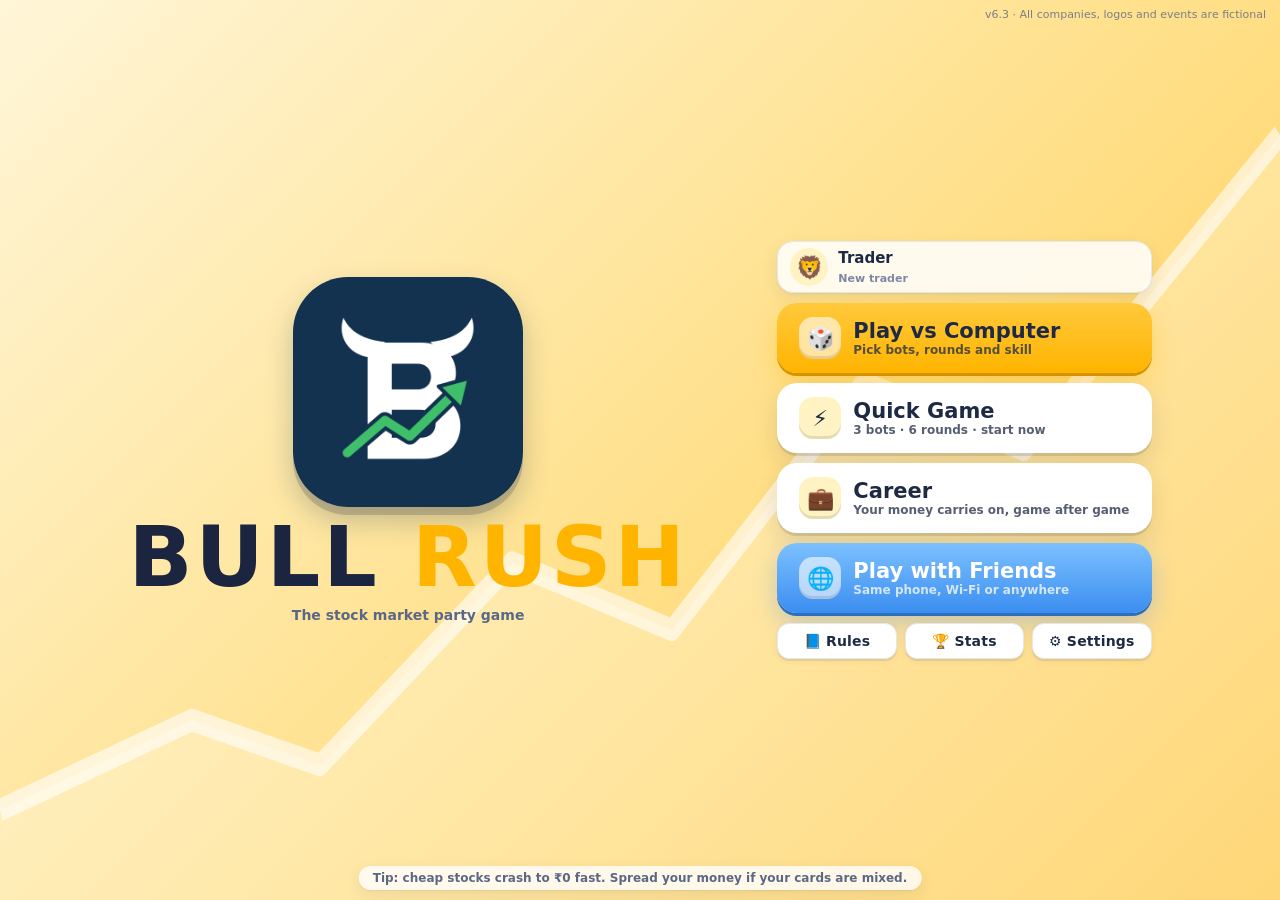
==== commit c4d03b9f: "v6.3: responsive fixes (home buttons, mode tabs, stepper, online cards, small phones, iPad portrait)" ====
--- a/www/index.html
+++ b/www/index.html
@@ -48,7 +48,7 @@
     </div>
   </div>
   <div class="tip-line" id="tip-line"></div>
-  <div class="version">v6.2 · All companies, logos and events are fictional</div>
+  <div class="version">v6.3 · All companies, logos and events are fictional</div>
 </section>
 
 <!-- Offline setup -->
--- a/www/css/style.css
+++ b/www/css/style.css
@@ -419,6 +419,10 @@
 @media (min-width: 700px) and (orientation: portrait) {
   .board, .board[data-n="8"] { grid-template-columns: repeat(3, 1fr); grid-auto-rows: 1fr; }
   .seat { min-width: 210px; }
+  /* the tablet rules above give the table a side column; in portrait it must stay one column */
+  .table { grid-template-columns: 1fr; grid-template-rows: auto 1fr auto; }
+  .topbar { height: auto; padding: 8px 12px; }
+  .seats { flex: none; }
 }
 
 /* ---------- v5 clean theme: flat cards, soft shadows, fewer borders ---------- */
@@ -589,3 +593,22 @@
 .mascot.appic { border-radius: 24%; filter: none; box-shadow: 0 8px 0 rgba(23, 32, 54, .18), 0 14px 28px rgba(18, 50, 79, .25); }
 #scr-title { background: linear-gradient(135deg, #fff6d8 0%, #ffe08a 55%, #ffc94a 100%); }
 #scr-title::before { inset: 0; animation: none; background: url("data:image/svg+xml;utf8,<svg xmlns='http://www.w3.org/2000/svg' viewBox='0 0 800 400' preserveAspectRatio='none'><path d='M0 360 L120 320 L200 340 L320 250 L420 280 L540 170 L640 200 L800 60' fill='none' stroke='%23ffffff' stroke-width='10' stroke-linejoin='round' opacity='.6'/><path d='M0 360 L120 320 L200 340 L320 250 L420 280 L540 170 L640 200 L800 60 L800 400 L0 400 Z' fill='%23ffffff' opacity='.25'/></svg>") no-repeat bottom / 100% 100%; }
+
+/* v6.3 responsive fixes: nothing may spill out of its button on small screens */
+.mrow .mbtn > span:last-child { min-width: 0; }
+@media (max-height: 420px) and (orientation: landscape) {
+  .menu-btns { min-width: min(330px, 52vw); }
+  .mrow .mbtn { gap: 6px; padding: 6px 8px; } .mrow .mbtn b { font-size: 14px; }
+}
+@media (max-height: 420px) and (orientation: landscape) and (max-width: 700px) {
+  .logo h1 { font-size: 38px; letter-spacing: 1px; } .mascot { width: 92px; } .title-wrap { gap: 4vw; }
+  .mrow .mbtn .mi { width: 24px; height: 24px; font-size: 15px; border-radius: 8px; } .mrow .mbtn b { font-size: 13px; }
+}
+.mode-tabs { grid-template-columns: repeat(3, minmax(0, 1fr)); }
+@media (max-width: 420px) { .mode-tabs .chip { white-space: normal; line-height: 1.15; font-size: 12px; padding: 6px 4px; border-radius: 14px; } }
+@media (max-width: 360px) { .stepper { gap: 5px; } .stepper b { min-width: 0; flex: 1; font-size: 16px; } .stepper button:not(.btn) { width: 36px; height: 36px; } .stepper .btn.small { padding: 6px 8px; } }
+.online-cols > * { min-width: 0; } .ocard input, .code-in { width: 100%; min-width: 0; box-sizing: border-box; }
+@media (max-width: 360px) { .code-in { letter-spacing: 3px; } }
+@media (orientation: portrait) and (max-height: 700px) { .tip-line { display: none; } }
+@media (orientation: portrait) and (max-height: 700px) { .mascot { width: 92px; } .logo h1 { font-size: 44px; } .title-wrap { gap: 12px; } .mbtn { padding: 7px 14px; } }
+@media (orientation: portrait) and (max-height: 600px) { .mascot { width: 68px; } .logo h1 { font-size: 36px; } .logo .tag { display: none; } .mbtn small { display: none; } .menu-btns { gap: 7px; } .profile-strip { padding: 3px 10px; } }
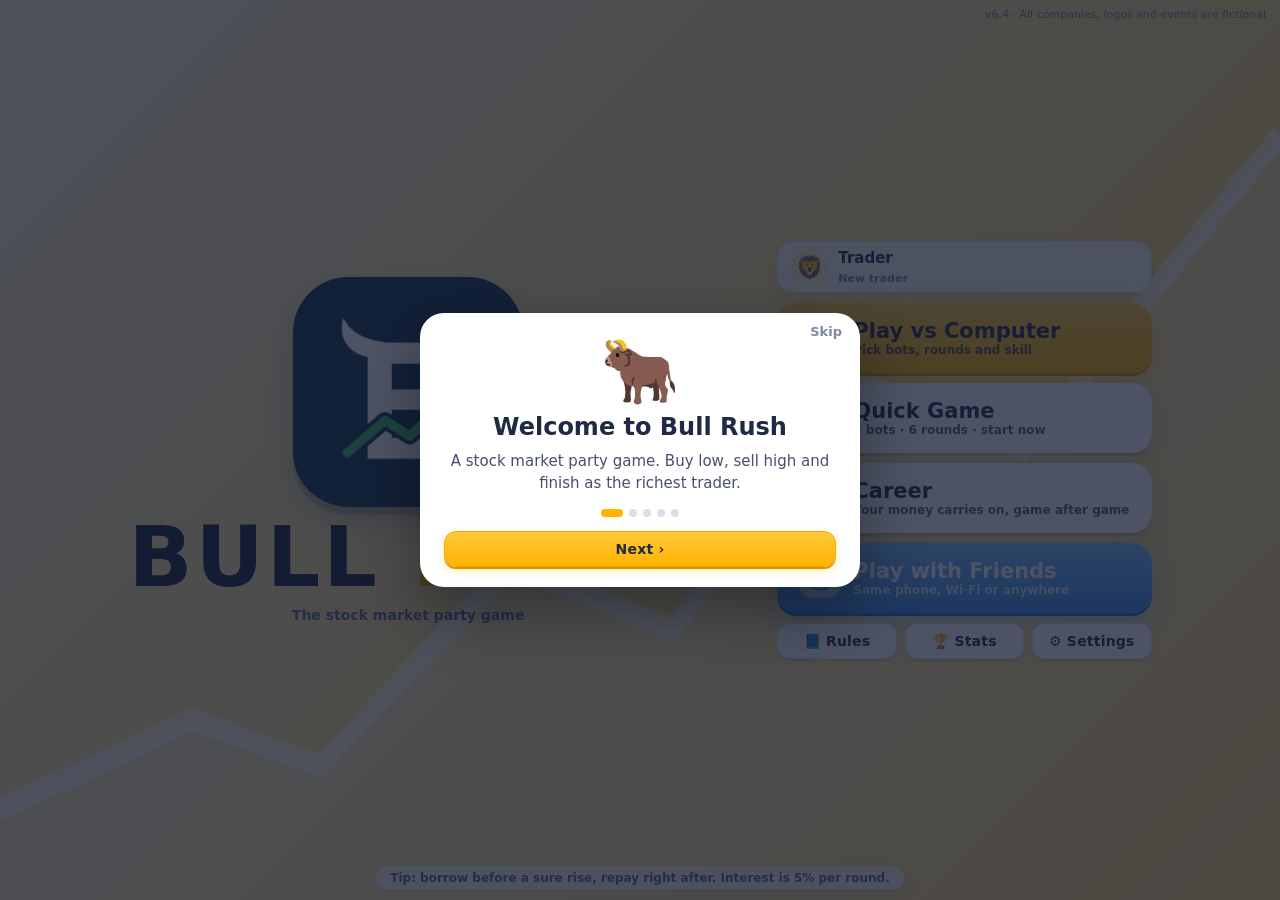
==== commit a3dfedd4: "v6.4: welcome slides, guided practice game, early-game hints, host house rules Co-Authored-By: Claud" ====
--- a/www/index.html
+++ b/www/index.html
@@ -48,7 +48,7 @@
     </div>
   </div>
   <div class="tip-line" id="tip-line"></div>
-  <div class="version">v6.3 · All companies, logos and events are fictional</div>
+  <div class="version">v6.4 · All companies, logos and events are fictional</div>
 </section>
 
 <!-- Offline setup -->
@@ -78,6 +78,11 @@
       <div class="pp-names" id="pp-names"></div>
       <div class="field"><span>Add bots</span><div class="chips" id="pick-pp-bots" data-opts="0,1,2,3" data-val="0"></div></div>
       <div class="field"><span>Rounds</span><div class="chips" id="pick-pp-days" data-opts="6,8,10,15" data-val="8"></div></div>
+      <div class="sec-h custom-h">⚙️ House rules</div>
+      <div class="field"><span>Starting money</span><div class="chips" id="pick-cash-pp" data-opts="200000,500000,1000000,2500000,10000000" data-labels="₹2 L,₹5 L,₹10 L,₹25 L,₹1 Cr" data-val="500000"></div></div>
+      <div class="field"><span>Gold cards each</span><div class="chips" id="pick-gold-pp" data-opts="0,1,3,5" data-labels="None,1,3,5" data-val="3"></div></div>
+      <div class="field"><span>Bank loans</span><div class="chips" id="pick-loan-pp" data-opts="1,0" data-labels="On,Off" data-val="1"></div></div>
+      <div class="field"><span>Market news</span><div class="chips" id="pick-news-pp" data-opts="1,0" data-labels="On,Off" data-val="1"></div></div>
       <button class="btn gold big" id="btn-pass-start">🔔 Start on this phone</button>
       <p class="hint">No internet needed. Everyone plays on this one phone and passes it on when their turn comes, like Ludo. Your cards stay hidden until you tap "show my cards".</p>
     </div>
@@ -104,6 +109,11 @@
         <div class="field"><span>Companies</span><div class="chips" id="pick-cos-on" data-opts="6,8,10,12,0" data-labels="6,8,10,12,🎲 Random" data-val="8"></div></div>
         <div class="field"><span>Rounds</span><div class="chips" id="pick-days-on" data-opts="6,8,10,15,20,0" data-labels="6,8,10,15,20,∞" data-val="8"></div></div>
         <div class="field"><span>Turn timer</span><div class="chips" id="pick-len-on" data-opts="0,20,30,45" data-labels="Off,20s,30s,45s" data-val="30"></div></div>
+        <div class="sec-h custom-h">⚙️ House rules</div>
+        <div class="field"><span>Starting money</span><div class="chips" id="pick-cash-on" data-opts="200000,500000,1000000,2500000,10000000" data-labels="₹2 L,₹5 L,₹10 L,₹25 L,₹1 Cr" data-val="500000"></div></div>
+        <div class="field"><span>Gold cards each</span><div class="chips" id="pick-gold-on" data-opts="0,1,3,5" data-labels="None,1,3,5" data-val="3"></div></div>
+        <div class="field"><span>Bank loans</span><div class="chips" id="pick-loan-on" data-opts="1,0" data-labels="On,Off" data-val="1"></div></div>
+        <div class="field"><span>Market news</span><div class="chips" id="pick-news-on" data-opts="1,0" data-labels="On,Off" data-val="1"></div></div>
         <div class="row"><button class="btn ghost" id="btn-addbot">+ Add bot</button><button class="btn gold" id="btn-host-start">Start game</button></div>
       </div>
       <p class="hint" id="lobby-msg">Waiting for players...</p>
@@ -114,7 +124,7 @@
 <!-- How to play -->
 <section id="scr-howto" class="screen">
   <div class="panel howto">
-    <header><button class="icon-btn" data-go="title">‹</button><h2>How to play</h2></header>
+    <header><button class="icon-btn" data-go="title">‹</button><h2>How to play</h2><button class="btn gold small hdr-learn" id="btn-learn">🎓 Practice game</button></header>
     <div class="howto-body" id="howto-body"></div>
   </div>
 </section>
--- a/www/css/style.css
+++ b/www/css/style.css
@@ -612,3 +612,24 @@
 @media (orientation: portrait) and (max-height: 700px) { .tip-line { display: none; } }
 @media (orientation: portrait) and (max-height: 700px) { .mascot { width: 92px; } .logo h1 { font-size: 44px; } .title-wrap { gap: 12px; } .mbtn { padding: 7px 14px; } }
 @media (orientation: portrait) and (max-height: 600px) { .mascot { width: 68px; } .logo h1 { font-size: 36px; } .logo .tag { display: none; } .mbtn small { display: none; } .menu-btns { gap: 7px; } .profile-strip { padding: 3px 10px; } }
+
+/* v6.4 learn to play: welcome slides and the guided practice game */
+.welcome { position: fixed; inset: 0; z-index: 90; background: rgba(18, 26, 48, .75); display: grid; place-items: center; padding: 16px; animation: pop .25s; }
+.wl-card { position: relative; background: #fff; border-radius: 24px; padding: 26px 24px 20px; width: min(440px, 100%); max-height: 100%; overflow-y: auto; text-align: center; box-shadow: 0 24px 60px rgba(0, 0, 0, .35); display: flex; flex-direction: column; gap: 10px; }
+.wl-skip { position: absolute; top: 10px; right: 12px; border: 0; background: none; color: var(--muted); font-weight: 800; font-size: 13px; }
+.wl-ic { font-size: 64px; line-height: 1; } .wl-card h2 { margin: 0; font-size: 24px; } .wl-card p { margin: 0; color: #46506a; font-size: 15px; line-height: 1.45; }
+.wl-card b.up, .tut b.up { color: var(--green); } .wl-card b.down, .tut b.down { color: var(--red); }
+.wl-dots { display: flex; justify-content: center; gap: 6px; margin: 4px 0; } .wl-dots i { width: 8px; height: 8px; border-radius: 50%; background: #d8dee9; } .wl-dots i.on { background: var(--gold); width: 22px; border-radius: 4px; }
+.wl-nav { display: flex; gap: 8px; } .wl-nav .btn { flex: 1; }
+.wl-card > .btn { width: 100%; }
+@media (max-height: 430px) { .wl-card { padding: 14px 18px; gap: 6px; } .wl-ic { font-size: 40px; } .wl-card h2 { font-size: 20px; } .wl-card p { font-size: 13px; } }
+.tut { position: fixed; inset: 0; z-index: 80; pointer-events: none; }
+.tut-ring { position: fixed; display: none; border-radius: 16px; border: 3px solid #ffb400; box-shadow: 0 0 0 9999px rgba(10, 16, 32, .55), 0 0 18px 4px rgba(255, 180, 0, .8); transition: all .25s ease; animation: tut-pulse 1.4s ease-in-out infinite; }
+@keyframes tut-pulse { 50% { border-color: #fff3c4; } }
+.tut-bub { position: fixed; left: 50%; bottom: 14px; transform: translateX(-50%); width: min(460px, 94vw); background: #fff; border-radius: 18px; padding: 12px 14px; display: flex; gap: 10px; align-items: flex-start; box-shadow: 0 14px 40px rgba(0, 0, 0, .35); border: 2px solid #ffb400; pointer-events: auto; animation: pop .25s; flex-wrap: wrap; }
+.tut.top .tut-bub { bottom: auto; top: 12px; }
+.tut-av { font-size: 30px; line-height: 1; } .tut-bub p { flex: 1; margin: 0; font-size: 14px; line-height: 1.4; font-weight: 600; color: #26304a; min-width: 0; }
+.tut-btns { flex-basis: 100%; display: flex; justify-content: flex-end; gap: 8px; align-items: center; } .tut-btns small { color: var(--muted); font-weight: 800; font-size: 11px; }
+.tut.end { pointer-events: auto; background: rgba(10, 16, 32, .55); } .tut.end .tut-bub { top: 50%; bottom: auto; transform: translate(-50%, -50%); }
+@media (max-height: 430px) { .tut-bub { padding: 8px 12px; width: min(560px, 94vw); } .tut-bub p { font-size: 13px; } .tut-av { font-size: 24px; } }
+.hdr-learn { margin-left: auto; }
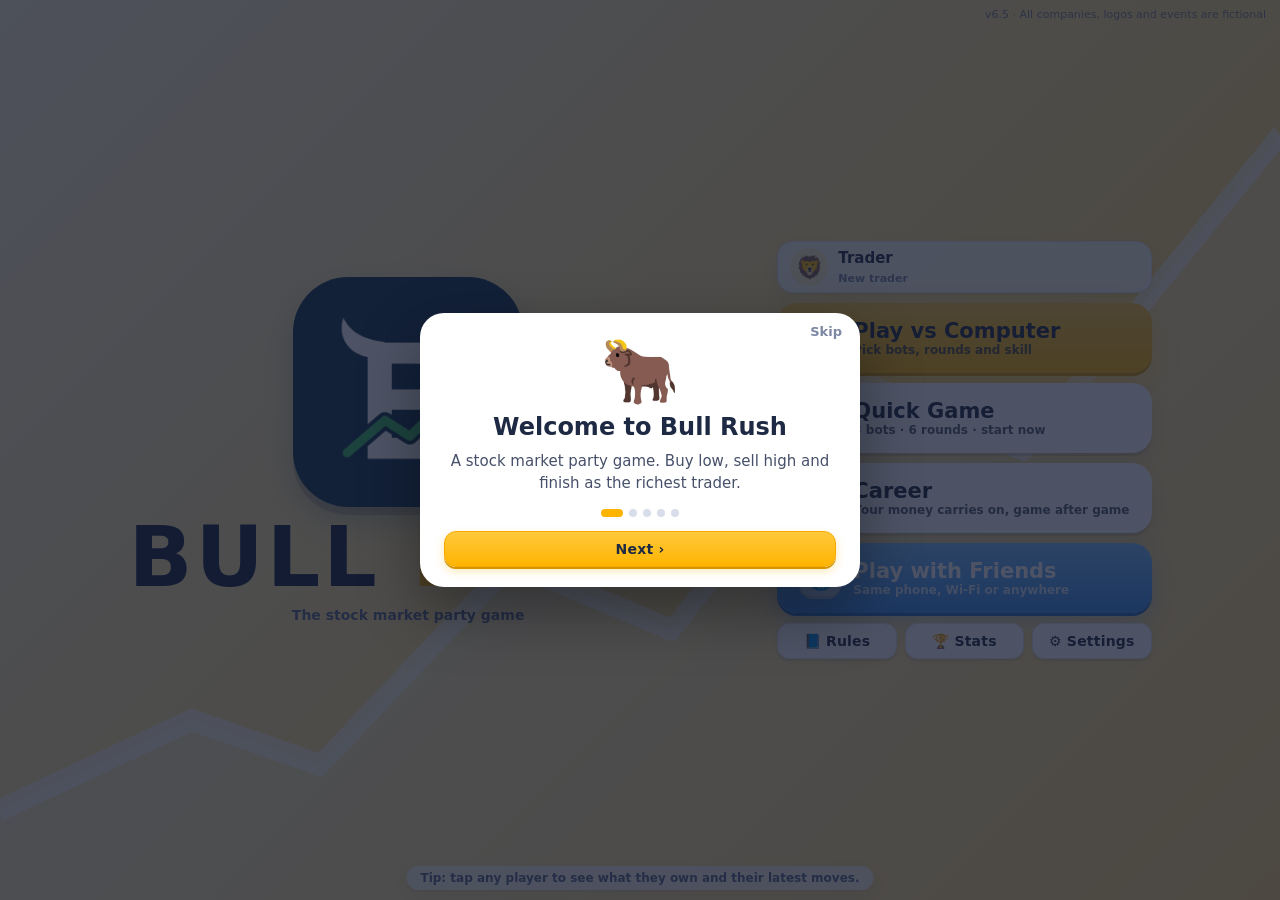
==== commit 89a6e801: "v6.5: Play Store bundle (AAB), targetSdk 35, privacy policy page Co-Authored-By: Claude Opus 5.5 <no" ====
--- a/www/index.html
+++ b/www/index.html
@@ -48,7 +48,7 @@
     </div>
   </div>
   <div class="tip-line" id="tip-line"></div>
-  <div class="version">v6.4 · All companies, logos and events are fictional</div>
+  <div class="version">v6.5 · All companies, logos and events are fictional</div>
 </section>
 
 <!-- Offline setup -->
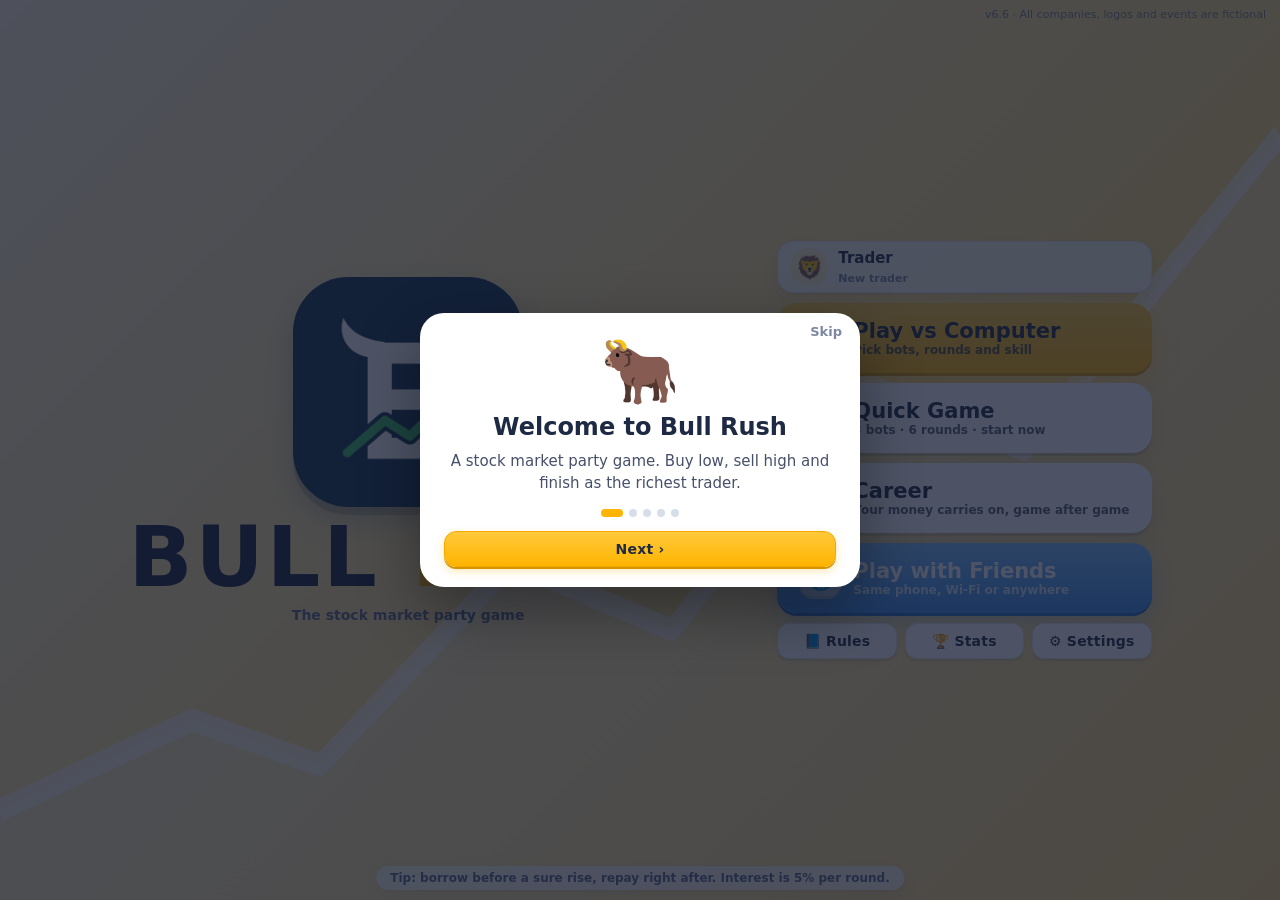
==== commit 45945eb4: "v6.6: smoother web app (composited glows, no board blur, transform coin rain) + shares per company h" ====
--- a/www/index.html
+++ b/www/index.html
@@ -48,7 +48,7 @@
     </div>
   </div>
   <div class="tip-line" id="tip-line"></div>
-  <div class="version">v6.5 · All companies, logos and events are fictional</div>
+  <div class="version">v6.6 · All companies, logos and events are fictional</div>
 </section>
 
 <!-- Offline setup -->
@@ -81,6 +81,7 @@
       <div class="sec-h custom-h">⚙️ House rules</div>
       <div class="field"><span>Starting money</span><div class="chips" id="pick-cash-pp" data-opts="200000,500000,1000000,2500000,10000000" data-labels="₹2 L,₹5 L,₹10 L,₹25 L,₹1 Cr" data-val="500000"></div></div>
       <div class="field"><span>Gold cards each</span><div class="chips" id="pick-gold-pp" data-opts="0,1,3,5" data-labels="None,1,3,5" data-val="3"></div></div>
+      <div class="field"><span>Shares per company</span><div class="chips" id="pick-sup-pp" data-opts="100000,200000,300000,400000,500000" data-labels="1 L,2 L,3 L,4 L,5 L" data-val="100000"></div></div>
       <div class="field"><span>Bank loans</span><div class="chips" id="pick-loan-pp" data-opts="1,0" data-labels="On,Off" data-val="1"></div></div>
       <div class="field"><span>Market news</span><div class="chips" id="pick-news-pp" data-opts="1,0" data-labels="On,Off" data-val="1"></div></div>
       <button class="btn gold big" id="btn-pass-start">🔔 Start on this phone</button>
@@ -112,7 +113,8 @@
         <div class="sec-h custom-h">⚙️ House rules</div>
         <div class="field"><span>Starting money</span><div class="chips" id="pick-cash-on" data-opts="200000,500000,1000000,2500000,10000000" data-labels="₹2 L,₹5 L,₹10 L,₹25 L,₹1 Cr" data-val="500000"></div></div>
         <div class="field"><span>Gold cards each</span><div class="chips" id="pick-gold-on" data-opts="0,1,3,5" data-labels="None,1,3,5" data-val="3"></div></div>
-        <div class="field"><span>Bank loans</span><div class="chips" id="pick-loan-on" data-opts="1,0" data-labels="On,Off" data-val="1"></div></div>
+        <div class="field"><span>Shares per company</span><div class="chips" id="pick-sup-on" data-opts="100000,200000,300000,400000,500000" data-labels="1 L,2 L,3 L,4 L,5 L" data-val="100000"></div></div>
+      <div class="field"><span>Bank loans</span><div class="chips" id="pick-loan-on" data-opts="1,0" data-labels="On,Off" data-val="1"></div></div>
         <div class="field"><span>Market news</span><div class="chips" id="pick-news-on" data-opts="1,0" data-labels="On,Off" data-val="1"></div></div>
         <div class="row"><button class="btn ghost" id="btn-addbot">+ Add bot</button><button class="btn gold" id="btn-host-start">Start game</button></div>
       </div>
--- a/www/css/style.css
+++ b/www/css/style.css
@@ -44,10 +44,10 @@
 #scr-title::before { content: ""; position: absolute; inset: -50%; background: repeating-conic-gradient(from 0deg, rgba(255, 184, 0, .07) 0 10deg, transparent 10deg 20deg); animation: spin 60s linear infinite; pointer-events: none; }
 @keyframes spin { to { transform: rotate(360deg); } }
 .coin-rain { position: absolute; inset: 0; pointer-events: none; overflow: hidden; }
-.coin-rain i { position: absolute; top: -40px; animation: fall linear forwards; transform: scale(var(--s)); }
+.coin-rain i { position: absolute; top: -40px; animation: fall linear forwards; transform: scale(var(--s)); will-change: transform; }
 .coin-rain .coin { width: 26px; height: 26px; border-radius: 50%; background: radial-gradient(circle at 35% 30%, #fff1a8, #f5b700 55%, #b97800); border: 2px solid #a86c00; color: #8a5600; font-weight: 900; font-size: 13px; display: grid; place-items: center; font-style: normal; box-shadow: 0 2px 0 rgba(23, 32, 54, .3); }
 .coin-rain .bill { width: 40px; height: 20px; border-radius: 4px; background: linear-gradient(135deg, #8fe3a8, #3fb26b); border: 2px solid #23864a; box-shadow: inset 0 0 0 3px rgba(255, 255, 255, .35); }
-@keyframes fall { to { top: 110%; transform: scale(var(--s)) rotate(var(--r)); } }
+@keyframes fall { to { transform: translate3d(0, calc(100vh + 80px), 0) scale(var(--s)) rotate(var(--r)); } }
 .title-wrap { position: relative; display: flex; gap: 7vw; align-items: center; z-index: 1; }
 .logo { text-align: center; }
 .mascot { width: min(34vh, 170px); height: auto; filter: drop-shadow(0 8px 0 rgba(23, 32, 54, .18)); animation: bob 2.6s ease-in-out infinite; }
@@ -107,8 +107,9 @@
 .topbar .up { color: #7dffc4; } .topbar .down { color: #ffb0bd; }
 .tb-day { text-align: center; background: rgba(0, 0, 0, .25); border-radius: 10px; padding: 2px 8px; }
 .tb-turn { flex: 1; text-align: center; font-weight: 900; font-size: 14px; white-space: nowrap; overflow: hidden; text-overflow: ellipsis; }
-.tb-turn.mine { color: #172036; background: linear-gradient(180deg, #ffe066, #f5a800); border-radius: 999px; padding: 5px 14px; flex: 0 1 auto; margin: 0 auto; animation: glow 1s infinite alternate; }
-@keyframes glow { to { box-shadow: 0 0 16px rgba(255, 216, 77, .9); } }
+.tb-turn.mine { color: #172036; background: linear-gradient(180deg, #ffe066, #f5a800); border-radius: 999px; padding: 5px 14px; flex: 0 1 auto; margin: 0 auto; position: relative; }
+.tb-turn.mine::after { content: ""; position: absolute; inset: 0; border-radius: inherit; box-shadow: 0 0 16px rgba(255, 216, 77, .9); opacity: 0; animation: glow 1s infinite alternate; pointer-events: none; }
+@keyframes glow { to { opacity: 1; } }
 .tb-money { text-align: right; min-width: 70px; }
 .topbar .btn.small { box-shadow: 0 2px 0 #c5cddb; }
 .bump { animation: bump .5s; }
@@ -126,7 +127,7 @@
 .deed:active { transform: translateY(3px); box-shadow: 0 1px 0 color-mix(in srgb, var(--c) 45%, #1e2a44 55%); }
 .deed.mine { outline: 3px solid var(--gold); outline-offset: 1px; }
 .d-band { display: flex; align-items: center; gap: 5px; padding: 4px 5px; background: linear-gradient(180deg, color-mix(in srgb, var(--c) 85%, white 15%), var(--c)); border-bottom: 2px solid color-mix(in srgb, var(--c) 60%, #1e2a44 40%); }
-.d-band .logo-svg { flex: none; filter: drop-shadow(0 1px 0 rgba(0, 0, 0, .25)); }
+.d-band .logo-svg { flex: none; }
 .d-id { min-width: 0; line-height: 1.05; }
 .d-id b { font-size: 12px; font-weight: 900; color: #141b2d; letter-spacing: .4px; }
 .d-id small { display: block; font-size: 9px; font-weight: 800; color: rgba(20, 27, 45, .75); white-space: nowrap; overflow: hidden; text-overflow: ellipsis; }
@@ -158,8 +159,9 @@
 .seat { display: grid; grid-template-columns: 32px 1fr auto; gap: 6px; align-items: center; background: var(--cream); border: 2px solid var(--edge); border-radius: 14px; padding: 4px 7px; box-shadow: 0 3px 0 #d5dbe6; cursor: pointer; position: relative; flex: none; }
 .seat:active { transform: translateY(2px); box-shadow: 0 1px 0 #d5dbe6; }
 .seat.me { background: #fffbe8; }
-.seat.turn { border-color: var(--gold); background: #fff1bf; box-shadow: 0 3px 0 #c98400, 0 0 14px rgba(245, 183, 0, .55); animation: seatglow 1.2s infinite alternate; }
-@keyframes seatglow { to { box-shadow: 0 3px 0 #c98400, 0 0 4px rgba(245, 183, 0, .3); } }
+.seat.turn { border-color: var(--gold); background: #fff1bf; box-shadow: 0 3px 0 #c98400; }
+.seat.turn::after { content: ""; position: absolute; inset: -2px; border-radius: 14px; box-shadow: 0 0 14px rgba(245, 183, 0, .55); animation: seatglow 1.2s infinite alternate; pointer-events: none; }
+@keyframes seatglow { to { opacity: .25; } }
 .av { width: 32px; height: 32px; border-radius: 50%; display: grid; place-items: center; font-size: 18px; background: var(--pc); box-shadow: inset 0 -3px 0 rgba(0, 0, 0, .2), 0 0 0 2px #fff; position: relative; }
 .av .rk { position: absolute; right: -5px; bottom: -4px; font-style: normal; font-size: 9px; font-weight: 900; background: var(--wood-dk); color: #ffe17a; border-radius: 999px; min-width: 15px; height: 15px; display: grid; place-items: center; border: 1.5px solid #fff; }
 .av.big { width: 52px; height: 52px; font-size: 30px; flex: none; }
@@ -169,8 +171,8 @@
 .la.think { color: #b07800; }
 .seat .w { font-size: 11px; font-weight: 900; text-align: right; white-space: nowrap; }
 .seat .w small { display: block; font-size: 9px; color: var(--red); }
-.dots::after { content: "..."; animation: dots 1s steps(4) infinite; display: inline-block; width: 12px; overflow: hidden; vertical-align: bottom; }
-@keyframes dots { from { width: 0; } }
+.dots::after { content: "..."; animation: dots 1s ease-in-out infinite alternate; display: inline-block; width: 12px; overflow: hidden; vertical-align: bottom; }
+@keyframes dots { from { opacity: .2; } }
 .actbox { flex: none; background: var(--cream); border: 2px solid var(--edge); border-radius: 14px; padding: 7px; display: flex; flex-direction: column; gap: 6px; font-size: 11px; color: #33405e; box-shadow: 0 3px 0 #d5dbe6; }
 .act-tip { line-height: 1.4; }
 .act-btns { display: flex; gap: 6px; }
@@ -441,7 +443,7 @@
 .tb-day { background: rgba(255, 255, 255, .08); }
 .tb-turn.mine { background: #ffb400; color: #1e2a44; }
 .panel, .modal-card { border: 0; box-shadow: 0 24px 60px rgba(15, 22, 40, .28); }
-.board { border: 0; background: rgba(255, 255, 255, .55); box-shadow: inset 0 0 0 1px rgba(120, 135, 165, .18); backdrop-filter: blur(4px); }
+.board { border: 0; background: rgba(255, 255, 255, .55); box-shadow: inset 0 0 0 1px rgba(120, 135, 165, .18); }
 .deed { border: 1px solid #e3e7ef; box-shadow: var(--shadow); }
 .deed:active { box-shadow: 0 1px 2px rgba(23, 32, 54, .1); }
 .d-band { background: color-mix(in srgb, var(--c) 22%, white 78%); border-bottom: 0; box-shadow: inset 4px 0 0 var(--c); }
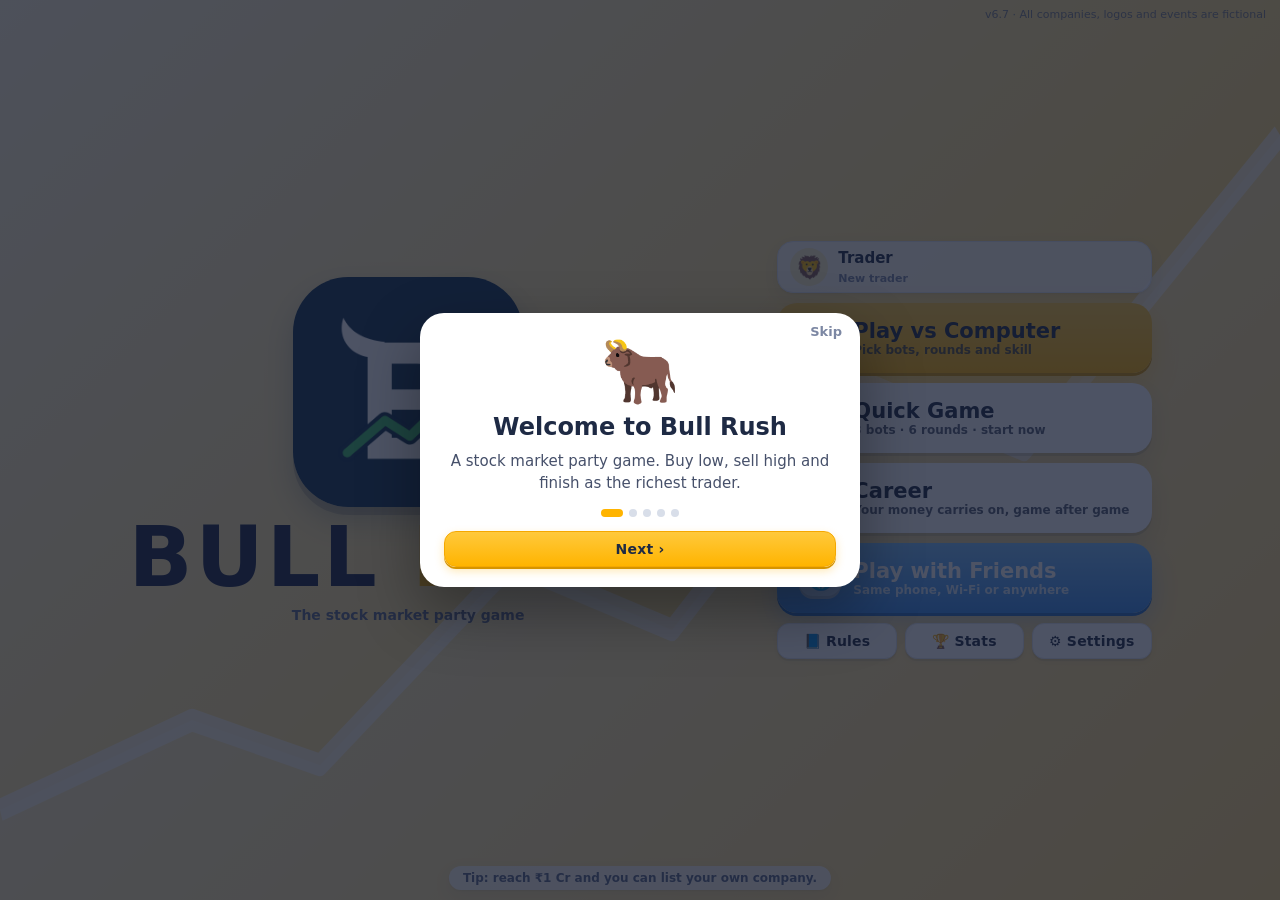
==== commit 69bce402: "v6.7: empire update - up to 3 own companies, IPO every 2 rounds, auto share issues, rich titles, gro" ====
--- a/www/index.html
+++ b/www/index.html
@@ -48,7 +48,7 @@
     </div>
   </div>
   <div class="tip-line" id="tip-line"></div>
-  <div class="version">v6.6 · All companies, logos and events are fictional</div>
+  <div class="version">v6.7 · All companies, logos and events are fictional</div>
 </section>
 
 <!-- Offline setup -->
@@ -61,6 +61,7 @@
       <div class="field"><span>Rival bots</span><div class="chips" id="pick-bots" data-opts="1,2,3,4,5" data-val="3"></div></div>
       <div class="field"><span>Bot skill</span><div class="chips" id="pick-skill" data-opts="easy,normal,hard" data-val="normal"></div></div>
       <div class="field"><span>Companies</span><div class="chips" id="pick-cos" data-opts="6,8,10,12,0" data-labels="6,8,10,12,🎲 Random" data-val="8"></div></div>
+      <div class="field"><span>Shares per company</span><div class="chips" id="pick-sup" data-opts="100000,200000,300000,400000,500000" data-labels="1 L,2 L,3 L,4 L,5 L" data-val="100000"></div></div>
       <div class="field"><span>Rounds</span><div class="chips" id="pick-days" data-opts="6,8,10,15,20,0" data-labels="6,8,10,15,20,∞" data-val="8"></div></div>
       <div class="field"><span>Turns per round</span><div class="chips" id="pick-len" data-opts="2,3,4" data-val="3"></div></div>
     </div>
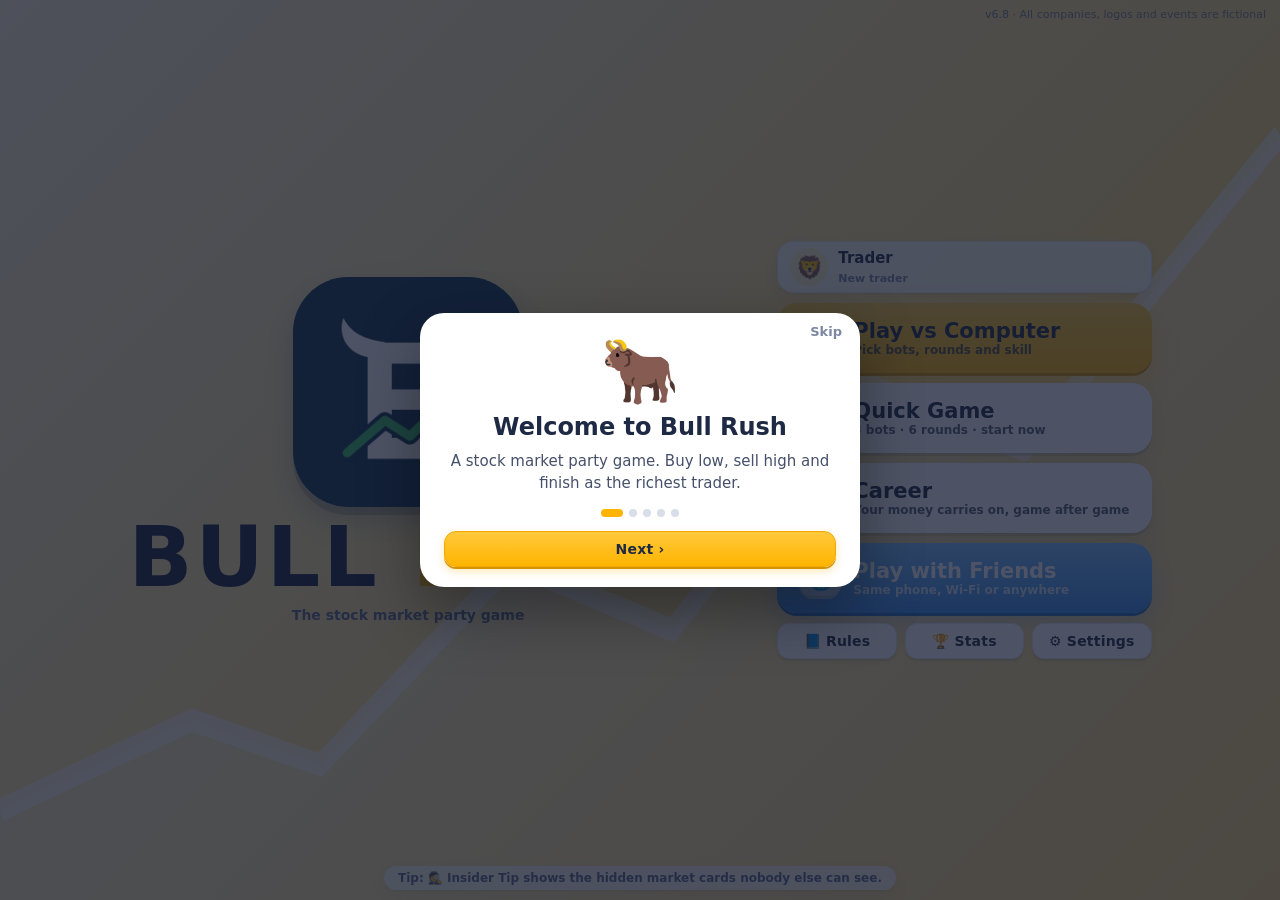
==== commit 0de09717: "v6.8: event rounds, secret missions, takeovers and hostile bids Co-Authored-By: Claude Opus 5.5 <nor" ====
--- a/www/index.html
+++ b/www/index.html
@@ -48,7 +48,7 @@
     </div>
   </div>
   <div class="tip-line" id="tip-line"></div>
-  <div class="version">v6.7 · All companies, logos and events are fictional</div>
+  <div class="version">v6.8 · All companies, logos and events are fictional</div>
 </section>
 
 <!-- Offline setup -->
--- a/www/css/style.css
+++ b/www/css/style.css
@@ -635,3 +635,8 @@
 .tut.end { pointer-events: auto; background: rgba(10, 16, 32, .55); } .tut.end .tut-bub { top: 50%; bottom: auto; transform: translate(-50%, -50%); }
 @media (max-height: 430px) { .tut-bub { padding: 8px 12px; width: min(560px, 94vw); } .tut-bub p { font-size: 13px; } .tut-av { font-size: 24px; } }
 .hdr-learn { margin-left: auto; }
+/* v6.8 event rounds, missions, takeovers */
+.news-line.ev { background: #efe4ff; color: #3b1d6e; }
+.prow.mis small { white-space: normal; }
+.prow.mis.done { background: #eafbf1; border-radius: 10px; }
+.tg-right > .btn.gold { width: 100%; margin-top: 6px; font-size: 13px; }
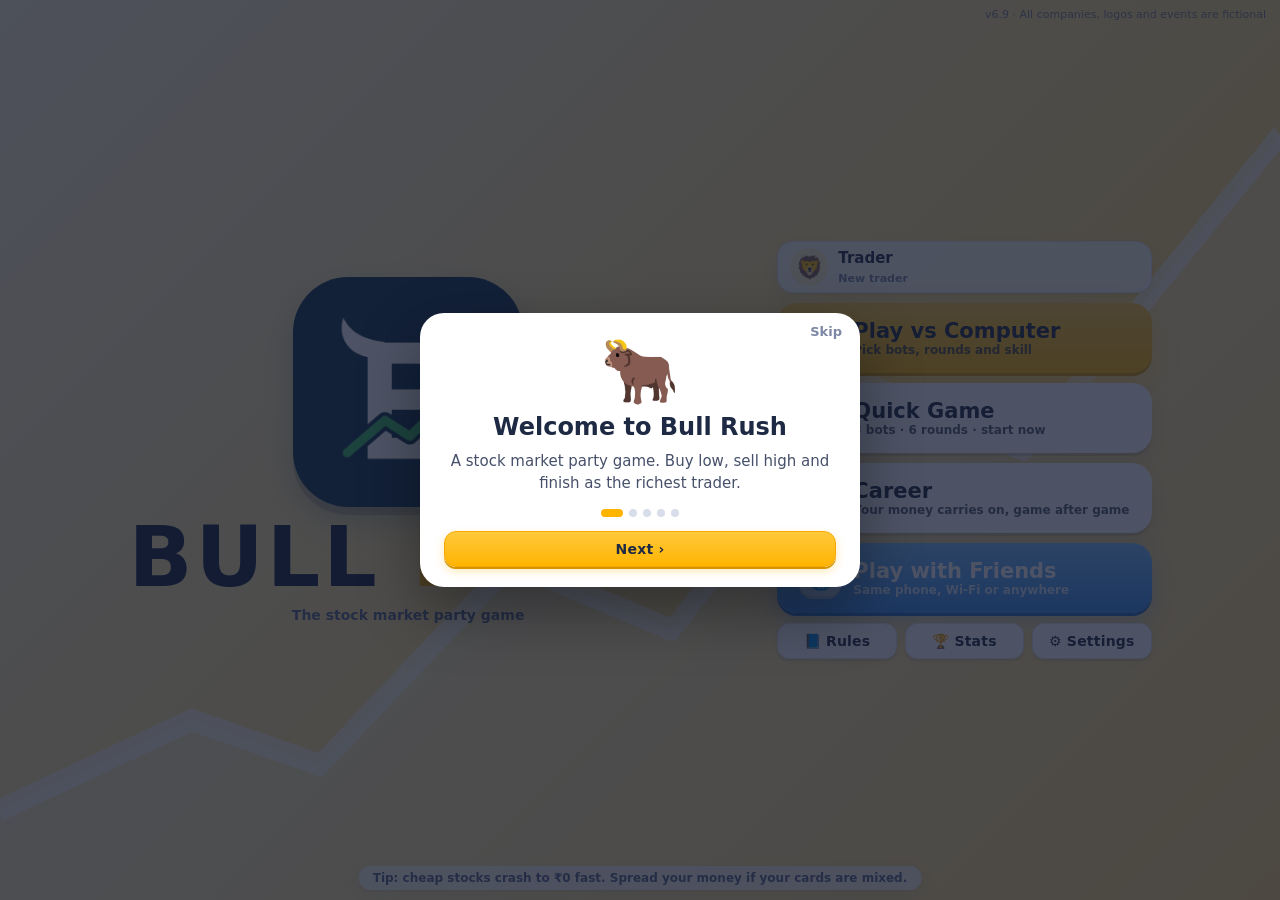
==== commit f213903f: "v6.9: polish for Play Store - hints never cover windows, tutorial skip, action buttons wrap, avatar " ====
--- a/www/index.html
+++ b/www/index.html
@@ -48,7 +48,7 @@
     </div>
   </div>
   <div class="tip-line" id="tip-line"></div>
-  <div class="version">v6.8 · All companies, logos and events are fictional</div>
+  <div class="version">v6.9 · All companies, logos and events are fictional</div>
 </section>
 
 <!-- Offline setup -->
--- a/www/css/style.css
+++ b/www/css/style.css
@@ -640,3 +640,7 @@
 .prow.mis small { white-space: normal; }
 .prow.mis.done { background: #eafbf1; border-radius: 10px; }
 .tg-right > .btn.gold { width: 100%; margin-top: 6px; font-size: 13px; }
+/* v6.9 polish: avatar chips never squash their emoji, and the top bar drops its dots when space is tight */
+.chip.av { flex: none; padding: 3px 6px; line-height: 1.25; }
+.tb-turn .dots { display: none; }
+.act-btns { flex-wrap: wrap; } .act-btns .btn { flex: 1 1 auto; min-width: max-content; white-space: nowrap; padding-left: 10px; padding-right: 10px; }
